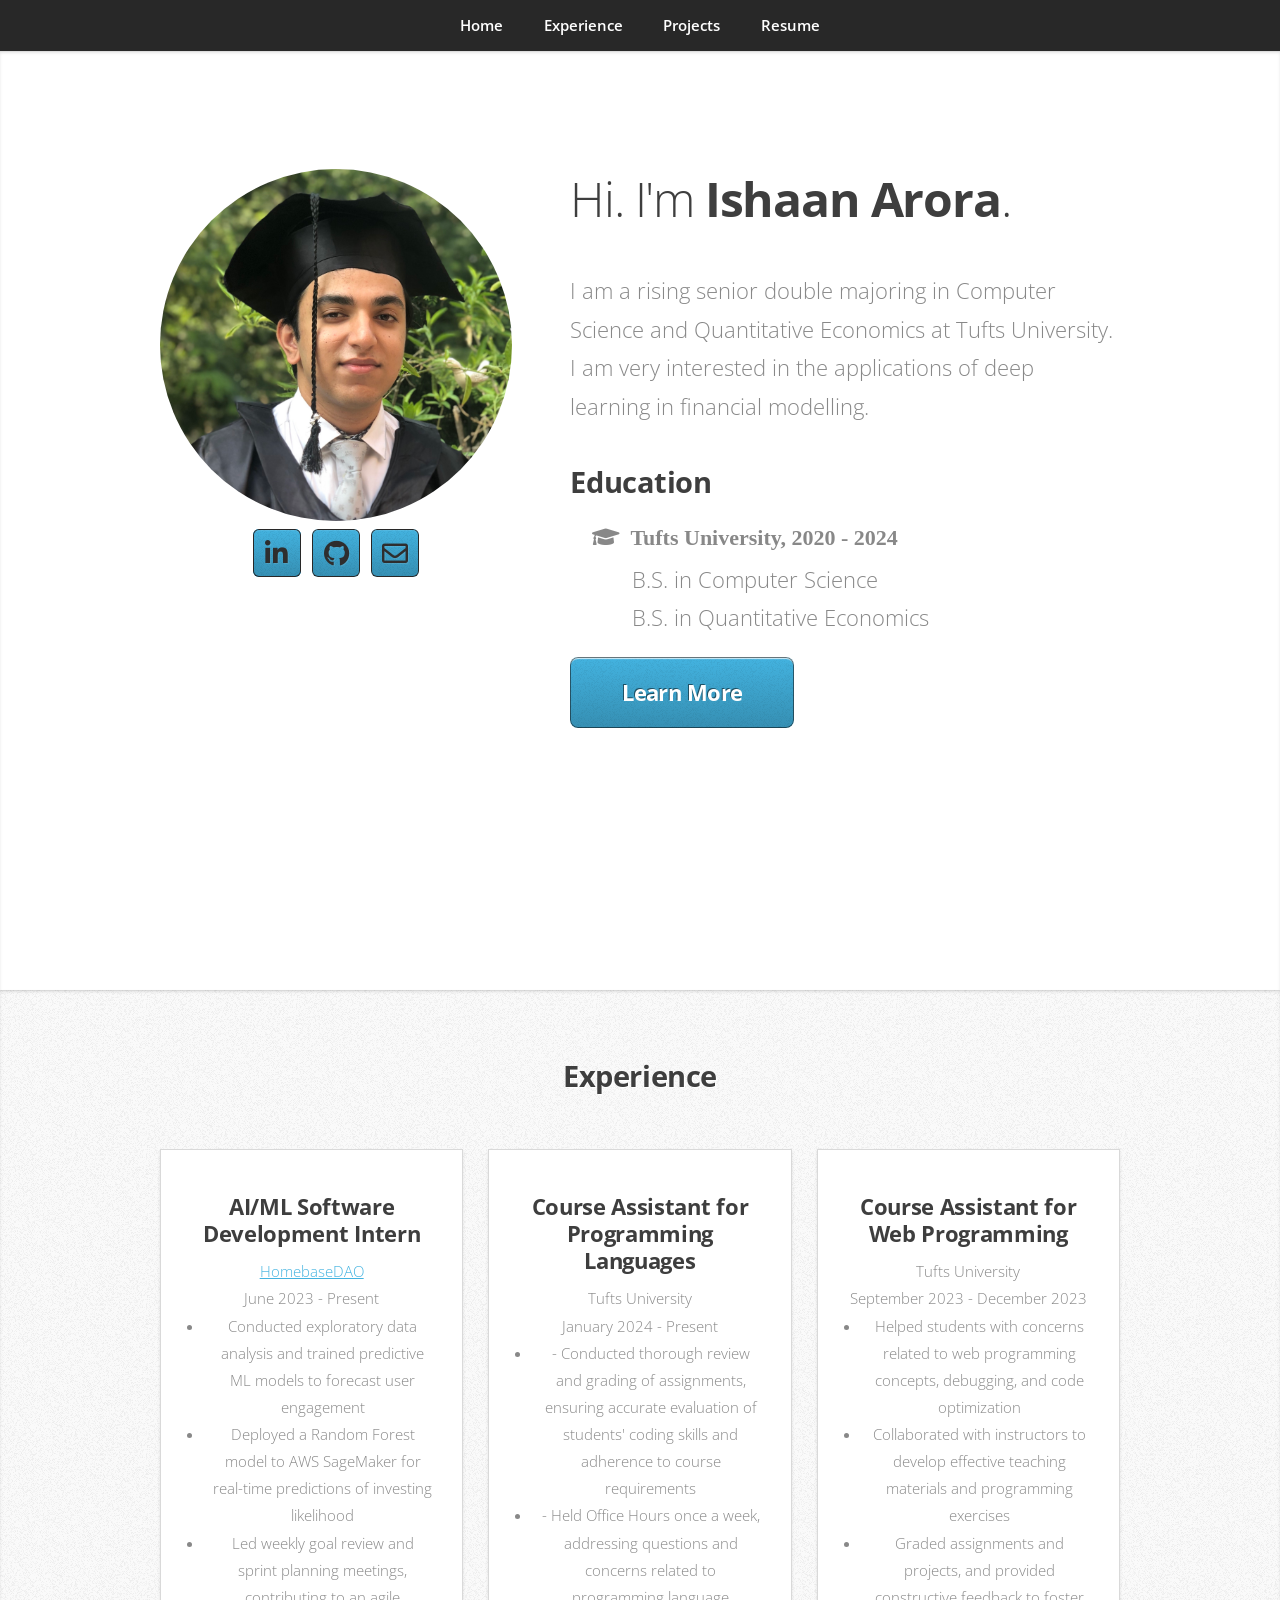
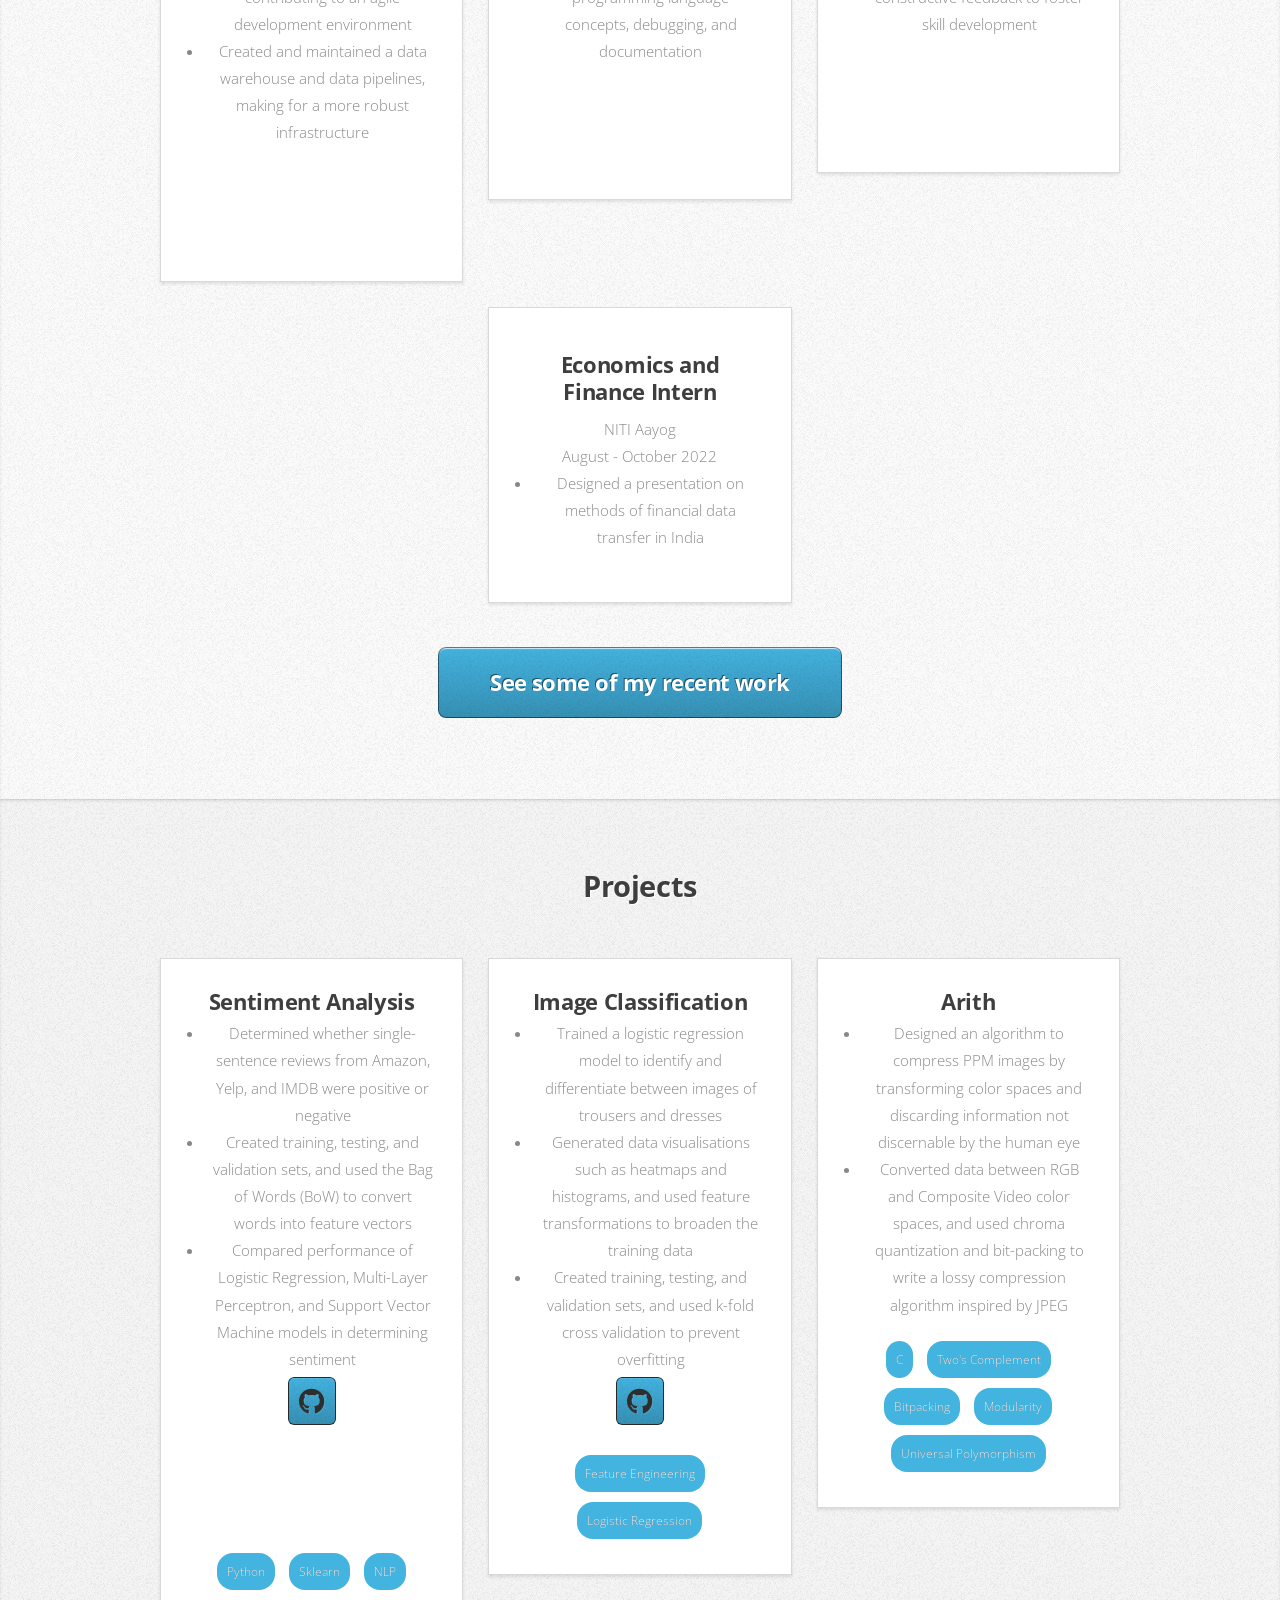
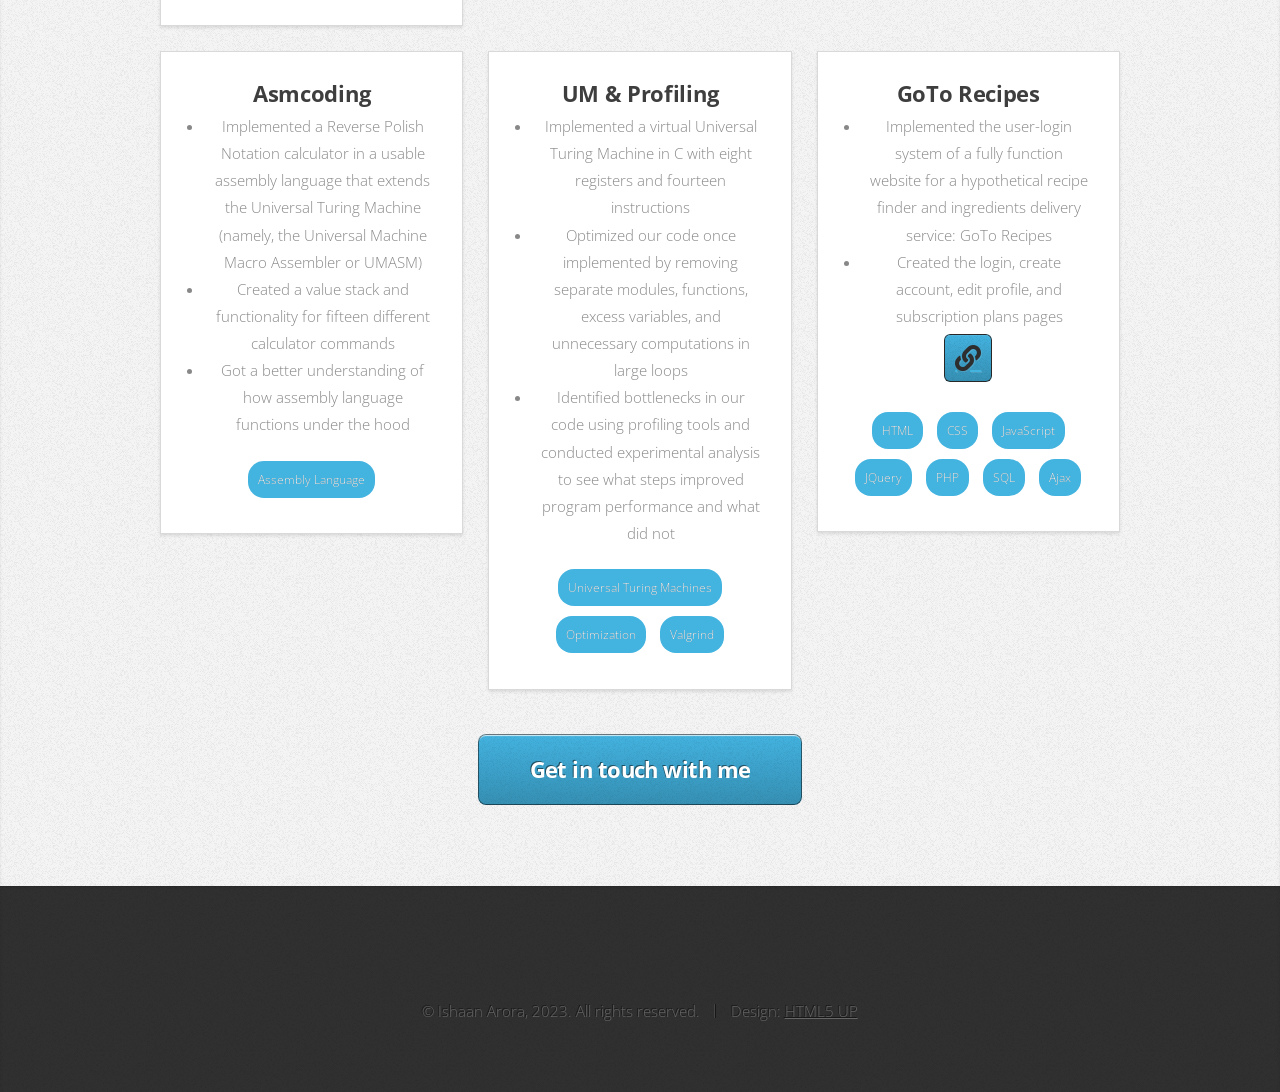
==== index.html @ e5a934e2 "Updated Experience" ====
<!DOCTYPE HTML>

<html lang="en" xml:lang="en" xmlns= "http://www.w3.org/1999/xhtml">
	<head>
		<title>Ishaan Arora</title>

		<meta charset="utf-8" />
		<meta name="viewport" content="width=device-width, initial-scale=1, user-scalable=no" />
		<link rel="stylesheet" href="assets/css/main.css" />
	</head>
	<body class="is-preload">

		<!-- Nav -->
			<nav id="nav">
				<ul class="container">
					<li><a href="#top">Home</a></li>
					<li><a href="#work">Experience</a></li>
					<li><a href="#Projects">Projects</a></li>
					<li><a href="files/Ishaan Arora SWE Resume.pdf" target="_blank">Resume</a></li>
				</ul>
			</nav>

		<!-- Home -->
			<article id="top" class="wrapper style1">
				<div class="container">
					<div class="row">
						<div class="col-4 col-5-large col-12-medium">
							<span class="image fit"><img src="images/pic00.jpg" alt="" /> </span>
							
							<span class="image socials">
								<ul class="social">
									<li><a href="https://www.linkedin.com/in/ishaan-arora-95469122a/" class="icon brands fa-linkedin-in" target="_blank"><span class="label">LinkedIn</span></a></li>
									<li><a href="https://github.com/ishaanarora25" class="icon brands fa-github" target="_blank"><span class="label">Github</span></a></li>
									<li><a href="mailto: ishaan.arora@tufts.edu" class="icon fas fa-envelope fa-2x"><span class="label">Mail</span></a></li>
								</ul>
							</span>
						</div>
						<div class="col-8 col-7-large col-12-medium">
							<header>
								<h1>Hi. I'm <strong>Ishaan Arora</strong>.</h1>
							</header>
							<p>I am a rising senior double majoring in Computer Science and Quantitative Economics at Tufts University. I am very interested in the applications of deep learning in financial modelling. </p>							

							<h2>Education</h2>
							<ul class="educ">
								<li class="educ1">
									<p class="fas fa-graduation-cap">Tufts University, 2020 - 2024</p>
									<div class="educ-description">
										<p class="course">B.S. in Computer Science</p>
										<p class="course">B.S. in Quantitative Economics</p>
									</div>
								</li>
							</ul>

							<a href="#work" class="button large scrolly">Learn More</a>
						</div>
					</div>
				</div>
			</article>

		<!-- Work -->
			<article id="work" class="wrapper style2">
				<div class="container">
					<header>
						<h2>Experience</h2>
					</header>
					<div class="row aln-center">
						<div class="col-4 col-6-medium col-12-small">
							<section class="box style1">
								<h3>AI/ML Software Development Intern</h3>
								<a href="https://www.homebasedao.io/"><p class="workplace">HomebaseDAO</p> </a>
								<p class="timing">June 2023 - Present</p>
								<ul class="workdone">
									<li> Conducted exploratory data analysis and trained predictive ML models to forecast user engagement </li>
									<li> Deployed a Random Forest model to AWS SageMaker for real-time predictions of investing likelihood </li>
									<li> Led weekly goal review and sprint planning meetings, contributing to an agile development environment </li>
									<li> Created and maintained a data warehouse and data pipelines, making for a more robust infrastructure </li>
								</ul>
								<p>&nbsp</p>
								<p>&nbsp</p>
							</section>
						</div>
						<div class="col-4 col-6-medium col-12-small">
							<section class="box style1">
								<h3>Course Assistant for Programming Languages</h3>
								<p class="workplace">Tufts University</p>
								<p class="timing">January 2024 - Present</p>
								<ul class="workdone">
									<li> - Conducted thorough review and grading of assignments, ensuring accurate evaluation of students' coding skills and adherence to course requirements</li>
									<li> - Held Office Hours once a week, addressing questions and concerns related to programming language concepts, debugging, and documentation </li>
								</ul>
								<p>&nbsp</p>
								<p>&nbsp</p>
							</section>
						</div>
						<div class="col-4 col-6-medium col-12-small">
							<section class="box style1">
								<h3>Course Assistant for Web Programming</h3>
								<p class="workplace">Tufts University</p>
								<p class="timing">September 2023 - December 2023</p>
								<ul class="workdone">
									<li> Helped students with concerns related to web programming concepts, debugging, and code optimization </li>
									<li> Collaborated with instructors to develop effective teaching materials and programming exercises </li>
									<li> Graded assignments and projects, and provided constructive feedback to foster skill development </li>
								</ul>
								<p>&nbsp</p>
								<p>&nbsp</p>
							</section>
						</div>
						<div class="col-4 col-6-medium col-12-small">
							<section class="box style1">
								<h3>Economics and Finance Intern</h3>
								<p class="workplace">NITI Aayog</p>
								<p class="timing">August - October 2022</p>
								<ul class="workdone">
									<li>Designed a presentation on methods of financial data transfer in India</li>
								</ul>
							</section>
						</div>
					</div>
					<footer>
						<a href="#Projects" class="button large scrolly">See some of my recent work</a>
					</footer>
				</div>
			</article>

		<!-- Projects -->
			<article id="Projects" class="wrapper style3">
				<div class="container">
					<header>
						<h2>Projects</h2>
					</header>
					<div class="row">
						<div class="col-4 col-6-medium col-12-small">
							<article class="box style2">
								<h3>Sentiment Analysis</h3>
								<ul>
									<li>Determined whether single-sentence reviews from Amazon, Yelp, and IMDB were positive or negative</li>
									<li>Created training, testing, and validation sets, and used the Bag of Words (BoW) to convert words into feature vectors</li>
									<li>Compared performance of Logistic Regression, Multi-Layer Perceptron, and Support Vector Machine models in determining sentiment</li>
								</ul>
								<ul class="social">
									<li><a href="https://github.com/ishaanarora25/review-sentiment" class="icon brands fa-github" target="_blank"><span class="label">Github</span></a></li>
								</ul>
								<p>&nbsp</p>
								<p>&nbsp</p>
								<div class="box-footer">
									<span class="skills">Python</span>
									<span class="skills">Sklearn</span>
									<span class="skills">NLP</span>
								</div>
							</article>
						</div>
						<div class="col-4 col-6-medium col-12-small">
							<article class="box style2">
								<h3>Image Classification</h3>
								<ul>
									<li>Trained a logistic regression model to identify and differentiate between images of trousers and dresses </li>
									<li>Generated data visualisations such as heatmaps and histograms, and used feature transformations to broaden the training data</li>
									<li>Created training, testing, and validation sets, and used k-fold cross validation to prevent overfitting</li>
								</ul>
								<ul class="social">
									<li><a href="https://github.com/ishaanarora25/trousers-vs-dresses" class="icon brands fa-github" target="_blank"><span class="label">Github</span></a></li>
								</ul>
								<div class="box-footer">
									<span class="skills">Feature Engineering</span>
									<span class="skills">Logistic Regression</span>
								</div>
							</article>
						</div>
						<div class="col-4 col-6-medium col-12-small">
							<article class="box style2">
								<h3>Arith</h3>
								<ul>
									<li>Designed an algorithm to compress PPM images by transforming color spaces and discarding information not discernable by the human eye</li>
									<li>Converted data between RGB and Composite Video color spaces, and used chroma quantization and bit-packing to write a lossy compression algorithm inspired by JPEG </li>
								</ul>
								<div class="box-footer">
									<span class="skills">C</span>
									<span class="skills">Two's Complement</span>
									<span class="skills">Bitpacking</span>
									<span class="skills">Modularity</span>
									<span class="skills">Universal Polymorphism</span>
								</div>
							</article>
						</div>
						<div class="col-4 col-6-medium col-12-small">
							<article class="box style2">
								<h3>Asmcoding</h3>
								<ul>
									<li>Implemented a Reverse Polish Notation calculator in a usable assembly language that extends the Universal Turing Machine (namely, the Universal Machine Macro Assembler or UMASM)</li>
									<li>Created a value stack and functionality for fifteen different calculator commands</li>
									<li>Got a better understanding of how assembly language functions under the hood</li>
								</ul>
								<div class="box-footer">
									<span class="skills">Assembly Language</span>
								</div>
							</article>
						</div>
						<div class="col-4 col-6-medium col-12-small">
							<article class="box style2">
								<h3>UM & Profiling</h3>
								<ul>
									<li>Implemented a virtual Universal Turing Machine in C with eight registers and fourteen instructions</li>
									<li>Optimized our code once implemented by removing separate modules, functions, excess variables, and unnecessary computations in large loops </li>
									<li>Identified bottlenecks in our code using profiling tools and conducted experimental analysis to see what steps improved program performance and what did not</li>
								</ul>
								<div class="box-footer">
									<span class="skills">Universal Turing Machines</span>
									<span class="skills">Optimization</span>
									<span class="skills">Valgrind</span>
								</div>
							</article>
						</div>
						<div class="col-4 col-6-medium col-12-small">
							<article class="box style2">
								<h3>GoTo Recipes</h3>
								<ul>
									<li>Implemented the user-login system of a fully function website for a hypothetical recipe finder and ingredients delivery service: GoTo Recipes</li>
									<li>Created the login, create account, edit profile, and subscription plans pages</li>
								</ul>
								<ul class="social">
									<li><a href="https://graces26.sg-host.com/final/home.php" class="fas fa-link" target="_blank"></a></li>
								</ul>
								<div class="box-footer">
									<span class="skills">HTML</span>
									<span class="skills">CSS</span>
									<span class="skills">JavaScript</span>
									<span class="skills">JQuery</span>
									<span class="skills">PHP</span>
									<span class="skills">SQL</span>
									<span class="skills">Ajax</span>
								</div>
							</article>
						</div>
					</div>
					<footer>
						<a href="#top" class="button large scrolly">Get in touch with me</a>
					</footer>
				</div>
			</article>

		<!-- Copyright -->
			<article class="wrapper style4">
					<footer>
						<ul id="copyright">
							<li>&copy; Ishaan Arora, 2023. All rights reserved.</li><li>Design: <a href="http://html5up.net" target="_blank">HTML5 UP</a></li>
						</ul>
					</footer>
			</article>

		<!-- Scripts -->
			<script src="assets/js/jquery.min.js"></script>
			<script src="assets/js/jquery.scrolly.min.js"></script>
			<script src="assets/js/browser.min.js"></script>
			<script src="assets/js/breakpoints.min.js"></script>
			<script src="assets/js/util.js"></script>
			<script src="assets/js/main.js"></script>

	</body>
</html>
---- assets/css/main.css ----
@import url("https://fonts.googleapis.com/css?family=Open+Sans:300,300italic,600,600italic,700");
@import url("fontawesome-all.min.css");

/*
	Miniport by HTML5 UP
	html5up.net | @ajlkn
	Free for personal and commercial use under the CCA 3.0 license (html5up.net/license)
*/

html, body, div, span, applet, object,
iframe, h1, h2, h3, h4, h5, h6, p, blockquote,
pre, a, abbr, acronym, address, big, cite,
code, del, dfn, em, img, ins, kbd, q, s, samp,
small, strike, strong, sub, sup, tt, var, b,
u, i, center, dl, dt, dd, ol, ul, li, fieldset,
form, label, legend, table, caption, tbody,
tfoot, thead, tr, th, td, article, aside,
canvas, details, embed, figure, figcaption,
footer, header, hgroup, menu, nav, output, ruby,
section, summary, time, mark, audio, video {
	margin: 0;
	padding: 0;
	border: 0;
	font-size: 100%;
	font: inherit;
	vertical-align: baseline;}

article, aside, details, figcaption, figure,
footer, header, hgroup, menu, nav, section {
	display: block;}

body {
	line-height: 1;
}

ol, ul {
	list-style: none;
}

blockquote, q {
	quotes: none;
}

	blockquote:before, blockquote:after, q:before, q:after {
		content: '';
		content: none;
	}

table {
	border-collapse: collapse;
	border-spacing: 0;
}

body {
	-webkit-text-size-adjust: none;
}

mark {
	background-color: transparent;
	color: inherit;
}

input::-moz-focus-inner {
	border: 0;
	padding: 0;
}

input, select, textarea {
	-moz-appearance: none;
	-webkit-appearance: none;
	-ms-appearance: none;
	appearance: none;
}

/* Basic */

	html {
		box-sizing: border-box;
	}

	*, *:before, *:after {
		box-sizing: inherit;
	}

	body {
		padding-top: 3.5em;
	}

		body.is-preload *, body.is-preload *:before, body.is-preload *:after {
			-moz-animation: none !important;
			-webkit-animation: none !important;
			-ms-animation: none !important;
			animation: none !important;
			-moz-transition: none !important;
			-webkit-transition: none !important;
			-ms-transition: none !important;
			transition: none !important;
		}

	body, input, textarea, select {
		font-family: 'Open Sans', sans-serif;
		line-height: 1.85em;
		color: #888;
		font-weight: 300;
		font-size: 13pt;
	}

	a {
		-moz-transition: color .2s ease-in-out;
		-webkit-transition: color .2s ease-in-out;
		-ms-transition: color .2s ease-in-out;
		transition: color .2s ease-in-out;
		color: #43B3E0;
		text-decoration: underline;
	}

		a:hover {
			color: #43bff0 !important;
		}

		a img {
			border: 0;
		}

	b, strong {
		font-weight: 600;
		color: #3e3e3e;
	}

	i, em {
		font-style: italic;
	}

	sub {
		position: relative;
		top: 0.5em;
		font-size: 0.8em;
	}

	sup {
		position: relative;
		top: -0.5em;
		font-size: 0.8em;
	}

	blockquote {
		border-left: solid 0.75em #eee;
		padding: 1em 0 1em 1.5em;
		font-style: italic;
	}

	h1, h2, h3, h4, h5, h6 {
		color: #3e3e3e;
		margin: 0 0 0.75em 0;
	}

	h1 a, h2 a, h3 a, h4 a, h5 a, h6 a {
		text-decoration: none;
		color: inherit;
	}

	h2, h3, h4, h5, h6 {
		font-weight: 700;
	}

	h1 {
		font-size: 3.25em;
		letter-spacing: -0.025em;
		font-weight: 300;
	}

		h1 strong {
			font-weight: 700;
		}

	h2 {
		font-size: 2em;
		letter-spacing: -0.015em;
	}

	h3 {
		font-size: 1.5em;
		letter-spacing: -0.015em;
	}

	em, i {
		font-style: italic;
	}

	br.clear {
		clear: both;
	}

	hr {
		border: 0;
		border-top: solid 1px #444;
		border-top-color: rgba(0, 0, 0, 0.35);
		box-shadow: 0px 1px 0px 0px rgba(255, 255, 255, 0.1);
		height: 1px;
		margin: 3em 0;
	}

	p, ul, ol, dl, table {
		margin-bottom: 2em;
	}

	header {
		margin: 0 0 3em 0;
	}

		header > p {
			font-size: 1.25em;
			margin: 0;
		}

	footer {
		margin: 3em 0 0 0;
	}

		footer > p {
			font-size: 1.25em;
		}

/* Container */

	.container {
		margin: 0 auto;
		max-width: calc(100% - 50px);
		width: 1200px;
	}

		.container.medium {
			width: 900px;
		}

		@media screen and (max-width: 1680px) {

			.container {
				width: 1200px;
			}

				.container.medium {
					width: 900px;
				}

		}

		@media screen and (max-width: 1280px) {

			.container {
				width: 960px;
			}

				.container.medium {
					width: 720px;
				}

		}

		@media screen and (max-width: 980px) {

			.container {
				width: 100%;
			}

				.container.medium {
					width: 75%;
				}

		}

		@media screen and (max-width: 736px) {

			.container {
				width: 100%;
				max-width: calc(100% - 30px);
			}

				.container.medium {
					width: 100%;
				}

		}

/* Row */

	.row {
		display: flex;
		flex-wrap: wrap;
		box-sizing: border-box;
		align-items: stretch;
	}

		.row > * {
			box-sizing: border-box;
		}

		.row.gtr-uniform > * > :last-child {
			margin-bottom: 0;
		}

		.row.aln-left {
			justify-content: flex-start;
		}

		.row.aln-center {
			justify-content: center;
		}

		.row.aln-right {
			justify-content: flex-end;
		}

		.row.aln-top {
			align-items: flex-start;
		}

		.row.aln-middle {
			align-items: center;
		}

		.row.aln-bottom {
			align-items: flex-end;
		}

		.row > .imp {
			order: -1;
		}

		.row > .col-1 {
			width: 8.33333%;
		}

		.row > .off-1 {
			margin-left: 8.33333%;
		}

		.row > .col-2 {
			width: 16.66667%;
		}

		.row > .off-2 {
			margin-left: 16.66667%;
		}

		.row > .col-3 {
			width: 25%;
		}

		.row > .off-3 {
			margin-left: 25%;
		}

		.row > .col-4 {
			width: 33.33333%;
		}

		.row > .off-4 {
			margin-left: 33.33333%;
		}

		.row > .col-5 {
			width: 41.66667%;
		}

		.row > .off-5 {
			margin-left: 41.66667%;
		}

		.row > .col-6 {
			width: 50%;
		}

		.row > .off-6 {
			margin-left: 50%;
		}

		.row > .col-7 {
			width: 58.33333%;
		}

		.row > .off-7 {
			margin-left: 58.33333%;
		}

		.row > .col-8 {
			width: 66.66667%;
		}

		.row > .off-8 {
			margin-left: 66.66667%;
		}

		.row > .col-9 {
			width: 75%;
		}

		.row > .off-9 {
			margin-left: 75%;
		}

		.row > .col-10 {
			width: 83.33333%;
		}

		.row > .off-10 {
			margin-left: 83.33333%;
		}

		.row > .col-11 {
			width: 91.66667%;
		}

		.row > .off-11 {
			margin-left: 91.66667%;
		}

		.row > .col-12 {
			margin: auto;
			width: 100%;
		}

		.row > .off-12 {
			margin-left: 100%;
		}

		.row.gtr-0 {
			margin-top: 0px;
			margin-left: 0px;
		}

			.row.gtr-0 > * {
				padding: 0px 0 0 0px;
			}

			.row.gtr-0.gtr-uniform {
				margin-top: 0px;
			}

				.row.gtr-0.gtr-uniform > * {
					padding-top: 0px;
				}

		.row.gtr-25 {
			margin-top: -6.25px;
			margin-left: -6.25px;
		}

			.row.gtr-25 > * {
				padding: 6.25px 0 0 6.25px;
			}

			.row.gtr-25.gtr-uniform {
				margin-top: -6.25px;
			}

				.row.gtr-25.gtr-uniform > * {
					padding-top: 6.25px;
				}

		.row.gtr-50 {
			margin-top: -12.5px;
			margin-left: -12.5px;
		}

			.row.gtr-50 > * {
				padding: 12.5px 0 0 12.5px;
			}

			.row.gtr-50.gtr-uniform {
				margin-top: -12.5px;
			}

				.row.gtr-50.gtr-uniform > * {
					padding-top: 12.5px;
				}

		.row {
			margin-top: -25px;
			margin-left: -25px;
		}

			.row > * {
				padding: 25px 0 0 25px;
			}

			.row.gtr-uniform {
				margin-top: -25px;
			}

				.row.gtr-uniform > * {
					padding-top: 25px;
				}

		.row.gtr-150 {
			margin-top: -37.5px;
			margin-left: -37.5px;
		}

			.row.gtr-150 > * {
				padding: 37.5px 0 0 37.5px;
			}

			.row.gtr-150.gtr-uniform {
				margin-top: -37.5px;
			}

				.row.gtr-150.gtr-uniform > * {
					padding-top: 37.5px;
				}

		.row.gtr-200 {
			margin-top: -50px;
			margin-left: -50px;
		}

			.row.gtr-200 > * {
				padding: 50px 0 0 50px;
			}

			.row.gtr-200.gtr-uniform {
				margin-top: -50px;
			}

				.row.gtr-200.gtr-uniform > * {
					padding-top: 50px;
				}

		@media screen and (max-width: 1680px) {

			.row {
				display: flex;
				flex-wrap: wrap;
				box-sizing: border-box;
				align-items: stretch;
			}

				.row > * {
					box-sizing: border-box;
				}

				.row.gtr-uniform > * > :last-child {
					margin-bottom: 0;
				}

				.row.aln-left {
					justify-content: flex-start;
				}

				.row.aln-center {
					justify-content: center;
				}

				.row.aln-right {
					justify-content: flex-end;
				}

				.row.aln-top {
					align-items: flex-start;
				}

				.row.aln-middle {
					align-items: center;
				}

				.row.aln-bottom {
					align-items: flex-end;
				}

				.row > .imp-xlarge {
					order: -1;
				}

				.row > .col-1-xlarge {
					width: 8.33333%;
				}

				.row > .off-1-xlarge {
					margin-left: 8.33333%;
				}

				.row > .col-2-xlarge {
					width: 16.66667%;
				}

				.row > .off-2-xlarge {
					margin-left: 16.66667%;
				}

				.row > .col-3-xlarge {
					width: 25%;
				}

				.row > .off-3-xlarge {
					margin-left: 25%;
				}

				.row > .col-4-xlarge {
					width: 33.33333%;
				}

				.row > .off-4-xlarge {
					margin-left: 33.33333%;
				}

				.row > .col-5-xlarge {
					width: 41.66667%;
				}

				.row > .off-5-xlarge {
					margin-left: 41.66667%;
				}

				.row > .col-6-xlarge {
					width: 50%;
				}

				.row > .off-6-xlarge {
					margin-left: 50%;
				}

				.row > .col-7-xlarge {
					width: 58.33333%;
				}

				.row > .off-7-xlarge {
					margin-left: 58.33333%;
				}

				.row > .col-8-xlarge {
					width: 66.66667%;
				}

				.row > .off-8-xlarge {
					margin-left: 66.66667%;
				}

				.row > .col-9-xlarge {
					width: 75%;
				}

				.row > .off-9-xlarge {
					margin-left: 75%;
				}

				.row > .col-10-xlarge {
					width: 83.33333%;
				}

				.row > .off-10-xlarge {
					margin-left: 83.33333%;
				}

				.row > .col-11-xlarge {
					width: 91.66667%;
				}

				.row > .off-11-xlarge {
					margin-left: 91.66667%;
				}

				.row > .col-12-xlarge {
					width: 100%;
				}

				.row > .off-12-xlarge {
					margin-left: 100%;
				}

				.row.gtr-0 {
					margin-top: 0px;
					margin-left: 0px;
				}

					.row.gtr-0 > * {
						padding: 0px 0 0 0px;
					}

					.row.gtr-0.gtr-uniform {
						margin-top: 0px;
					}

						.row.gtr-0.gtr-uniform > * {
							padding-top: 0px;
						}

				.row.gtr-25 {
					margin-top: -6.25px;
					margin-left: -6.25px;
				}

					.row.gtr-25 > * {
						padding: 6.25px 0 0 6.25px;
					}

					.row.gtr-25.gtr-uniform {
						margin-top: -6.25px;
					}

						.row.gtr-25.gtr-uniform > * {
							padding-top: 6.25px;
						}

				.row.gtr-50 {
					margin-top: -12.5px;
					margin-left: -12.5px;
				}

					.row.gtr-50 > * {
						padding: 12.5px 0 0 12.5px;
					}

					.row.gtr-50.gtr-uniform {
						margin-top: -12.5px;
					}

						.row.gtr-50.gtr-uniform > * {
							padding-top: 12.5px;
						}

				.row {
					margin-top: -25px;
					margin-left: -25px;
				}

					.row > * {
						padding: 25px 0 0 25px;
					}

					.row.gtr-uniform {
						margin-top: -25px;
					}

						.row.gtr-uniform > * {
							padding-top: 25px;
						}

				.row.gtr-150 {
					margin-top: -37.5px;
					margin-left: -37.5px;
				}

					.row.gtr-150 > * {
						padding: 37.5px 0 0 37.5px;
					}

					.row.gtr-150.gtr-uniform {
						margin-top: -37.5px;
					}

						.row.gtr-150.gtr-uniform > * {
							padding-top: 37.5px;
						}

				.row.gtr-200 {
					margin-top: -50px;
					margin-left: -50px;
				}

					.row.gtr-200 > * {
						padding: 50px 0 0 50px;
					}

					.row.gtr-200.gtr-uniform {
						margin-top: -50px;
					}

						.row.gtr-200.gtr-uniform > * {
							padding-top: 50px;
						}

		}

		@media screen and (max-width: 1280px) {

			.row {
				display: flex;
				flex-wrap: wrap;
				box-sizing: border-box;
				align-items: stretch;
			}

				.row > * {
					box-sizing: border-box;
				}

				.row.gtr-uniform > * > :last-child {
					margin-bottom: 0;
				}

				.row.aln-left {
					justify-content: flex-start;
				}

				.row.aln-center {
					justify-content: center;
				}

				.row.aln-right {
					justify-content: flex-end;
				}

				.row.aln-top {
					align-items: flex-start;
				}

				.row.aln-middle {
					align-items: center;
				}

				.row.aln-bottom {
					align-items: flex-end;
				}

				.row > .imp-large {
					order: -1;
				}

				.row > .col-1-large {
					width: 8.33333%;
				}

				.row > .off-1-large {
					margin-left: 8.33333%;
				}

				.row > .col-2-large {
					width: 16.66667%;
				}

				.row > .off-2-large {
					margin-left: 16.66667%;
				}

				.row > .col-3-large {
					width: 25%;
				}

				.row > .off-3-large {
					margin-left: 25%;
				}

				.row > .col-4-large {
					width: 33.33333%;
				}

				.row > .off-4-large {
					margin-left: 33.33333%;
				}

				.row > .col-5-large {
					width: 41.66667%;
				}

				.row > .off-5-large {
					margin-left: 41.66667%;
				}

				.row > .col-6-large {
					width: 50%;
				}

				.row > .off-6-large {
					margin-left: 50%;
				}

				.row > .col-7-large {
					width: 58.33333%;
				}

				.row > .off-7-large {
					margin-left: 58.33333%;
				}

				.row > .col-8-large {
					width: 66.66667%;
				}

				.row > .off-8-large {
					margin-left: 66.66667%;
				}

				.row > .col-9-large {
					width: 75%;
				}

				.row > .off-9-large {
					margin-left: 75%;
				}

				.row > .col-10-large {
					width: 83.33333%;
				}

				.row > .off-10-large {
					margin-left: 83.33333%;
				}

				.row > .col-11-large {
					width: 91.66667%;
				}

				.row > .off-11-large {
					margin-left: 91.66667%;
				}

				.row > .col-12-large {
					width: 100%;
				}

				.row > .off-12-large {
					margin-left: 100%;
				}

				.row.gtr-0 {
					margin-top: 0px;
					margin-left: 0px;
				}

					.row.gtr-0 > * {
						padding: 0px 0 0 0px;
					}

					.row.gtr-0.gtr-uniform {
						margin-top: 0px;
					}

						.row.gtr-0.gtr-uniform > * {
							padding-top: 0px;
						}

				.row.gtr-25 {
					margin-top: -6.25px;
					margin-left: -6.25px;
				}

					.row.gtr-25 > * {
						padding: 6.25px 0 0 6.25px;
					}

					.row.gtr-25.gtr-uniform {
						margin-top: -6.25px;
					}

						.row.gtr-25.gtr-uniform > * {
							padding-top: 6.25px;
						}

				.row.gtr-50 {
					margin-top: -12.5px;
					margin-left: -12.5px;
				}

					.row.gtr-50 > * {
						padding: 12.5px 0 0 12.5px;
					}

					.row.gtr-50.gtr-uniform {
						margin-top: -12.5px;
					}

						.row.gtr-50.gtr-uniform > * {
							padding-top: 12.5px;
						}

				.row {
					margin-top: -25px;
					margin-left: -25px;
				}

					.row > * {
						padding: 25px 0 0 25px;
					}

					.row.gtr-uniform {
						margin-top: -25px;
					}

						.row.gtr-uniform > * {
							padding-top: 25px;
						}

				.row.gtr-150 {
					margin-top: -37.5px;
					margin-left: -37.5px;
				}

					.row.gtr-150 > * {
						padding: 37.5px 0 0 37.5px;
					}

					.row.gtr-150.gtr-uniform {
						margin-top: -37.5px;
					}

						.row.gtr-150.gtr-uniform > * {
							padding-top: 37.5px;
						}

				.row.gtr-200 {
					margin-top: -50px;
					margin-left: -50px;
				}

					.row.gtr-200 > * {
						padding: 50px 0 0 50px;
					}

					.row.gtr-200.gtr-uniform {
						margin-top: -50px;
					}

						.row.gtr-200.gtr-uniform > * {
							padding-top: 50px;
						}

		}

		@media screen and (max-width: 980px) {

			.row {
				display: flex;
				flex-wrap: wrap;
				box-sizing: border-box;
				align-items: stretch;
			}

				.row > * {
					box-sizing: border-box;
				}

				.row.gtr-uniform > * > :last-child {
					margin-bottom: 0;
				}

				.row.aln-left {
					justify-content: flex-start;
				}

				.row.aln-center {
					justify-content: center;
				}

				.row.aln-right {
					justify-content: flex-end;
				}

				.row.aln-top {
					align-items: flex-start;
				}

				.row.aln-middle {
					align-items: center;
				}

				.row.aln-bottom {
					align-items: flex-end;
				}

				.row > .imp-medium {
					order: -1;
				}

				.row > .col-1-medium {
					width: 8.33333%;
				}

				.row > .off-1-medium {
					margin-left: 8.33333%;
				}

				.row > .col-2-medium {
					width: 16.66667%;
				}

				.row > .off-2-medium {
					margin-left: 16.66667%;
				}

				.row > .col-3-medium {
					width: 25%;
				}

				.row > .off-3-medium {
					margin-left: 25%;
				}

				.row > .col-4-medium {
					width: 33.33333%;
				}

				.row > .off-4-medium {
					margin-left: 33.33333%;
				}

				.row > .col-5-medium {
					width: 41.66667%;
				}

				.row > .off-5-medium {
					margin-left: 41.66667%;
				}

				.row > .col-6-medium {
					width: 50%;
				}

				.row > .off-6-medium {
					margin-left: 50%;
				}

				.row > .col-7-medium {
					width: 58.33333%;
				}

				.row > .off-7-medium {
					margin-left: 58.33333%;
				}

				.row > .col-8-medium {
					width: 66.66667%;
				}

				.row > .off-8-medium {
					margin-left: 66.66667%;
				}

				.row > .col-9-medium {
					width: 75%;
				}

				.row > .off-9-medium {
					margin-left: 75%;
				}

				.row > .col-10-medium {
					width: 83.33333%;
				}

				.row > .off-10-medium {
					margin-left: 83.33333%;
				}

				.row > .col-11-medium {
					width: 91.66667%;
				}

				.row > .off-11-medium {
					margin-left: 91.66667%;
				}

				.row > .col-12-medium {
					width: 100%;
				}

				.row > .off-12-medium {
					margin-left: 100%;
				}

				.row.gtr-0 {
					margin-top: 0px;
					margin-left: 0px;
				}

					.row.gtr-0 > * {
						padding: 0px 0 0 0px;
					}

					.row.gtr-0.gtr-uniform {
						margin-top: 0px;
					}

						.row.gtr-0.gtr-uniform > * {
							padding-top: 0px;
						}

				.row.gtr-25 {
					margin-top: -6.25px;
					margin-left: -6.25px;
				}

					.row.gtr-25 > * {
						padding: 6.25px 0 0 6.25px;
					}

					.row.gtr-25.gtr-uniform {
						margin-top: -6.25px;
					}

						.row.gtr-25.gtr-uniform > * {
							padding-top: 6.25px;
						}

				.row.gtr-50 {
					margin-top: -12.5px;
					margin-left: -12.5px;
				}

					.row.gtr-50 > * {
						padding: 12.5px 0 0 12.5px;
					}

					.row.gtr-50.gtr-uniform {
						margin-top: -12.5px;
					}

						.row.gtr-50.gtr-uniform > * {
							padding-top: 12.5px;
						}

				.row {
					margin-top: -25px;
					margin-left: -25px;
				}

					.row > * {
						padding: 25px 0 0 25px;
					}

					.row.gtr-uniform {
						margin-top: -25px;
					}

						.row.gtr-uniform > * {
							padding-top: 25px;
						}

				.row.gtr-150 {
					margin-top: -37.5px;
					margin-left: -37.5px;
				}

					.row.gtr-150 > * {
						padding: 37.5px 0 0 37.5px;
					}

					.row.gtr-150.gtr-uniform {
						margin-top: -37.5px;
					}

						.row.gtr-150.gtr-uniform > * {
							padding-top: 37.5px;
						}

				.row.gtr-200 {
					margin-top: -50px;
					margin-left: -50px;
				}

					.row.gtr-200 > * {
						padding: 50px 0 0 50px;
					}

					.row.gtr-200.gtr-uniform {
						margin-top: -50px;
					}

						.row.gtr-200.gtr-uniform > * {
							padding-top: 50px;
						}

		}

		@media screen and (max-width: 736px) {

			.row {
				display: flex;
				flex-wrap: wrap;
				box-sizing: border-box;
				align-items: stretch;
			}

				.row > * {
					box-sizing: border-box;
				}

				.row.gtr-uniform > * > :last-child {
					margin-bottom: 0;
				}

				.row.aln-left {
					justify-content: flex-start;
				}

				.row.aln-center {
					justify-content: center;
				}

				.row.aln-right {
					justify-content: flex-end;
				}

				.row.aln-top {
					align-items: flex-start;
				}

				.row.aln-middle {
					align-items: center;
				}

				.row.aln-bottom {
					align-items: flex-end;
				}

				.row > .imp-small {
					order: -1;
				}

				.row > .col-1-small {
					width: 8.33333%;
				}

				.row > .off-1-small {
					margin-left: 8.33333%;
				}

				.row > .col-2-small {
					width: 16.66667%;
				}

				.row > .off-2-small {
					margin-left: 16.66667%;
				}

				.row > .col-3-small {
					width: 25%;
				}

				.row > .off-3-small {
					margin-left: 25%;
				}

				.row > .col-4-small {
					width: 33.33333%;
				}

				.row > .off-4-small {
					margin-left: 33.33333%;
				}

				.row > .col-5-small {
					width: 41.66667%;
				}

				.row > .off-5-small {
					margin-left: 41.66667%;
				}

				.row > .col-6-small {
					width: 50%;
				}

				.row > .off-6-small {
					margin-left: 50%;
				}

				.row > .col-7-small {
					width: 58.33333%;
				}

				.row > .off-7-small {
					margin-left: 58.33333%;
				}

				.row > .col-8-small {
					width: 66.66667%;
				}

				.row > .off-8-small {
					margin-left: 66.66667%;
				}

				.row > .col-9-small {
					width: 75%;
				}

				.row > .off-9-small {
					margin-left: 75%;
				}

				.row > .col-10-small {
					width: 83.33333%;
				}

				.row > .off-10-small {
					margin-left: 83.33333%;
				}

				.row > .col-11-small {
					width: 91.66667%;
				}

				.row > .off-11-small {
					margin-left: 91.66667%;
				}

				.row > .col-12-small {
					width: 100%;
				}

				.row > .off-12-small {
					margin-left: 100%;
				}

				.row.gtr-0 {
					margin-top: 0px;
					margin-left: 0px;
				}

					.row.gtr-0 > * {
						padding: 0px 0 0 0px;
					}

					.row.gtr-0.gtr-uniform {
						margin-top: 0px;
					}

						.row.gtr-0.gtr-uniform > * {
							padding-top: 0px;
						}

				.row.gtr-25 {
					margin-top: -3.75px;
					margin-left: -3.75px;
				}

					.row.gtr-25 > * {
						padding: 3.75px 0 0 3.75px;
					}

					.row.gtr-25.gtr-uniform {
						margin-top: -3.75px;
					}

						.row.gtr-25.gtr-uniform > * {
							padding-top: 3.75px;
						}

				.row.gtr-50 {
					margin-top: -7.5px;
					margin-left: -7.5px;
				}

					.row.gtr-50 > * {
						padding: 7.5px 0 0 7.5px;
					}

					.row.gtr-50.gtr-uniform {
						margin-top: -7.5px;
					}

						.row.gtr-50.gtr-uniform > * {
							padding-top: 7.5px;
						}

				.row {
					margin-top: -15px;
					margin-left: -15px;
				}

					.row > * {
						padding: 15px 0 0 15px;
					}

					.row.gtr-uniform {
						margin-top: -15px;
					}

						.row.gtr-uniform > * {
							padding-top: 15px;
						}

				.row.gtr-150 {
					margin-top: -22.5px;
					margin-left: -22.5px;
				}

					.row.gtr-150 > * {
						padding: 22.5px 0 0 22.5px;
					}

					.row.gtr-150.gtr-uniform {
						margin-top: -22.5px;
					}

						.row.gtr-150.gtr-uniform > * {
							padding-top: 22.5px;
						}

				.row.gtr-200 {
					margin-top: -30px;
					margin-left: -30px;
				}

					.row.gtr-200 > * {
						padding: 30px 0 0 30px;
					}

					.row.gtr-200.gtr-uniform {
						margin-top: -30px;
					}

						.row.gtr-200.gtr-uniform > * {
							padding-top: 30px;
						}

		}

/* Form */

	form label {
		color: #3e3e3e;
		font-weight: 700;
		display: block;
		margin: 0 0 0.5em 0;
	}

	form input[type=text],
	form input[type=email],
	form input[type=password],
	form select,
	form textarea {
		-moz-transition: background .2s ease-in-out, box-shadow .2s ease-in-out;
		-webkit-transition: background .2s ease-in-out, box-shadow .2s ease-in-out;
		-ms-transition: background .2s ease-in-out, box-shadow .2s ease-in-out;
		transition: background .2s ease-in-out, box-shadow .2s ease-in-out;
		-webkit-appearance: none;
		display: block;
		border: 0;
		padding: 0.75em;
		font-size: 1em;
		border-radius: 8px;
		border: solid 1px #ddd;
		background: #fff;
		color: #bbb;
		box-shadow: inset 0px 2px 3px 1px rgba(0, 0, 0, 0.05), 0px 1px 0px 0px rgba(255, 255, 255, 0.025);
		width: 100%;
	}

		form input[type=text]:focus,
		form input[type=email]:focus,
		form input[type=password]:focus,
		form select:focus,
		form textarea:focus {
			background: #fafafa;
			box-shadow: inset 0px 2px 5px 0px rgba(0, 0, 0, 0.05), 0px 1px 0px 0px rgba(255, 255, 255, 0.025), inset 0px 0px 2px 1px #43bff0;
		}

	form textarea {
		height: 15em;
	}

	form .actions:last-child {
		margin-bottom: 0;
	}

	form ::-webkit-input-placeholder {
		color: #555 !important;
	}

	form :-moz-placeholder {
		color: #555 !important;
	}

	form ::-moz-placeholder {
		color: #555 !important;
	}

	form :-ms-input-placeholder {
		color: #555 !important;
	}

	form ::-moz-focus-inner {
		border: 0;
	}

/* Tables */

	table {
		width: 100%;
	}

		table.default {
			width: 100%;
		}

			table.default tr {
				border-top: solid 1px #eee;
			}

				table.default tr:first-child {
					border-top: 0;
				}

			table.default td {
				padding: 0.5em 1em 0.5em 1em;
			}

			table.default th {
				text-align: left;
				padding: 0.5em 1em 0.5em 1em;
				font-weight: 600;
				margin: 0 0 1em 0;
			}

			table.default thead {
				background: #4f4f4f;
				color: #fff;
			}

/* Section/Article */

	section, article {
		margin-bottom: 3em;
	}

	section > :last-child,
	article > :last-child,
	section:last-child,
	article:last-child {
		margin-bottom: 0;
	}

/* Image */

	.image {
		display: inline-block;
		position: relative;
	}

		.image img {
			display: block;
			width: 100%;
		}

		.image.fit {
			display: block;
			width: 100%;
		}
		.image.socials {
			text-align: center;
			padding-top: 5px;
		}

		.image.featured {
			display: block;
			width: 100%;
			margin: 0 0 2em 0;
		}

		.image.left {
			float: left;
			margin: 0 2em 2em 0;
		}

		.image.centered {
			display: block;
			margin: 0 0 2em 0;
		}

			.image.centered img {
				margin: 0 auto;
				width: auto;
			}

/* Button */

	input[type="button"],
	input[type="submit"],
	input[type="reset"],
	button,
	.button {
		background-image: url("images/bg.png"), -moz-linear-gradient(top, rgba(0, 0, 0, 0), rgba(0, 0, 0, 0.2));
		background-image: url("images/bg.png"), -webkit-linear-gradient(top, rgba(0, 0, 0, 0), rgba(0, 0, 0, 0.2));
		background-image: url("images/bg.png"), -ms-linear-gradient(top, rgba(0, 0, 0, 0), rgba(0, 0, 0, 0.2));
		background-image: url("images/bg.png"), linear-gradient(top, rgba(0, 0, 0, 0), rgba(0, 0, 0, 0.2));
		-moz-transition: background-color .2s ease-in-out;
		-webkit-transition: background-color .2s ease-in-out;
		-ms-transition: background-color .2s ease-in-out;
		transition: background-color .2s ease-in-out;
		-webkit-appearance: none;
		position: relative;
		display: inline-block;
		color: #fff !important;
		text-decoration: none;
		font-weight: 700;
		border: 0;
		outline: 0;
		cursor: pointer;
		border-radius: 8px;
		text-shadow: -1px -1px 0.5px rgba(0, 0, 0, 0.5);
		overflow: hidden;
		box-shadow: inset 0px 0px 0px 1px rgba(0, 0, 0, 0.5), inset 0px 2px 1px 0px rgba(255, 255, 255, 0.75);
		background-color: #43B3E0;
		padding: 1em 2.35em 1em 2.35em;
		font-size: 1.1em;
		max-width: 24em;
	}

		input[type="button"]:hover,
		input[type="submit"]:hover,
		input[type="reset"]:hover,
		button:hover,
		.button:hover {
			background-color: #43bff0;
			color: #fff !important;
		}

		input[type="button"]:active,
		input[type="submit"]:active,
		input[type="reset"]:active,
		button:active,
		.button:active {
			background-color: #3BA8D3;
			top: 1px;
		}

		input[type="button"].large,
		input[type="submit"].large,
		input[type="reset"].large,
		button.large,
		.button.large {
			font-size: 1.5em;
			letter-spacing: -0.025em;
		}

		input[type="button"].alt,
		input[type="submit"].alt,
		input[type="reset"].alt,
		button.alt,
		.button.alt {
			background-color: #444;
			box-shadow: inset 0px 0px 0px 1px #242424, inset 0px 2px 1px 0px rgba(255, 255, 255, 0.2);
		}

			input[type="button"].alt:hover,
			input[type="submit"].alt:hover,
			input[type="reset"].alt:hover,
			button.alt:hover,
			.button.alt:hover {
				background-color: #4f4f4f;
				color: #fff !important;
			}

			input[type="button"].alt:active,
			input[type="submit"].alt:active,
			input[type="reset"].alt:active,
			button.alt:active,
			.button.alt:active {
				background-color: #3f3f3f;
			}

/* List */

	ul {
		list-style: disc;
		padding-left: 1em;
		margin: auto;
	}

		ul li {
			padding-left: 0.5em;
		}

	ol {
		list-style: decimal;
		padding-left: 1.25em;
	}

		ol li {
			padding-left: 0.25em;
		}

/* Social */

	ul.social {
		cursor: default;
		margin: 0;
		list-style: none;
		padding-left: 0;
	}

		ul.social li {
			position: relative;
			display: inline-block;
			margin: 0.25em;
			top: 0;
			padding-left: 0;
		}

			ul.social li a {
				-moz-transition: top .2s ease-in-out;
				-webkit-transition: top .2s ease-in-out;
				-ms-transition: top .2s ease-in-out;
				transition: top .2s ease-in-out;
				display: block;
				width: 48px;
				height: 48px;
				border-radius: 6px;
				top: 0;
				position: relative;
			}

				ul.social li a:before {
					background-image: url("images/bg.png"), -moz-linear-gradient(top, rgba(0, 0, 0, 0), rgba(0, 0, 0, 0.2));
					background-image: url("images/bg.png"), -webkit-linear-gradient(top, rgba(0, 0, 0, 0), rgba(0, 0, 0, 0.2));
					background-image: url("images/bg.png"), -ms-linear-gradient(top, rgba(0, 0, 0, 0), rgba(0, 0, 0, 0.2));
					background-image: url("images/bg.png"), linear-gradient(top, rgba(0, 0, 0, 0), rgba(0, 0, 0, 0.2));
					-moz-transition: background-color .2s ease-in-out;
					-webkit-transition: background-color .2s ease-in-out;
					-ms-transition: background-color .2s ease-in-out;
					transition: background-color .2s ease-in-out;
					background-color: #43B3E0;
					border-radius: 6px;
					box-shadow: inset 0px 0px 0px 1px #282828, inset 0px 2px 1px 0px rgba(255, 255, 255, 0.1);
					color: #2E2E2E !important;
					display: block;
					font-size: 26px;
					height: 48px;
					line-height: 48px;
					text-align: center;
					outline: 0;
					overflow: hidden;
					text-shadow: 1px 1px 0px rgba(255, 255, 255, 0.1);
					width: 48px;
				}

				ul.social li a.fa-twitter {
					background-color: #2DAAE4;
				}

				ul.social li a.fa-envelope {
					background-color: #e8e8e8;
				}

				ul.social li a.fa-facebook-f {
					background-color: #3C5A98;
				}

				ul.social li a.fa-dribbble {
					background-color: #C4376B;
				}

				ul.social li a.fa-linkedin-in {
					background-color: #006599;
				}

				ul.social li a.fa-tumblr {
					background-color: #51718A;
				}

				ul.social li a.fa-google-plus {
					background-color: #DA2713;
				}

				ul.social li a.fa-github {
					background-color: #FAFAFA;
				}

				ul.social li a.fa-rss {
					background-color: #F2600B;
				}

				ul.social li a.fa-instagram {
					background-color: #E0D7C8;
				}

				ul.social li a.fa-foursquare {
					background-color: #39A3D4;
				}

				ul.social li a.fa-skype {
					background-color: #10BEF1;
				}

				ul.social li a.fa-soundcloud {
					background-color: #FE5419;
				}

				ul.social li a.fa-youtube {
					background-color: #BF2E25;
				}

				ul.social li a.fa-blogger {
					background-color: #FF6501;
				}

				ul.social li a.fa-flickr {
					background-color: #0062DB;
				}

				ul.social li a.fa-vimeo {
					background-color: #4C8AB0;
				}

				ul.social li a:hover {
					top: -5px;
				}

					ul.social li a:hover:before {
						background-color: transparent;
					}

/* Actions */

	ul.actions {
		list-style: none;
		padding-left: 0;
	}

		ul.actions li {
			display: inline-block;
			margin: 0 0 0 1em;
			padding-left: 0;
		}

			ul.actions li:first-child {
				margin-left: 0;
			}

/* Box */

	.box {
		background: #fff;
		box-shadow: inset 0px 0px 0px 1px rgba(0, 0, 0, 0.15), 0px 2px 3px 0px rgba(0, 0, 0, 0.1);
		text-align: center;
		padding: 2em;
	}

		.box.style1 {
			padding: 3em 2em 3.5em 2em;
		}

			.box.style1 h3 {
				margin-bottom: 0.5em;
			}

		.box.style2 h3 {
			margin-bottom: 0.25em;
		}

		.box.style2 .image {
			position: relative;
			left: 2em;
			top: 2em;
			margin: -4em 0 4em -4em;
			width: auto;
		}

/* Icons */

	.icon {
		text-decoration: none;
		text-decoration: none;
	}

		.icon:before {
			-moz-osx-font-smoothing: grayscale;
			-webkit-font-smoothing: antialiased;
			display: inline-block;
			font-style: normal;
			font-variant: normal;
			text-rendering: auto;
			line-height: 1;
			text-transform: none !important;
			font-family: 'Font Awesome 5 Free';
			font-weight: 400;
		}

		.icon:before {
			font-size: 1.25em;
		}

		.icon > .label {
			display: none;
		}

		.icon.solid:before {
			font-weight: 900;
		}

		.icon.brands:before {
			font-family: 'Font Awesome 5 Brands';
		}

		.icon.featured {
			color: #EA8A95;
			display: block;
			margin: 0 0 1.5em 0;
			cursor: default;
		}

			.icon.featured:before {
				font-size: 6em;
			}

/* Wrappers */

	.wrapper {
		background-image: url("images/bg.png");
		box-shadow: inset 0px 1px 0px 0px rgba(0, 0, 0, 0.05), inset 0px 2px 3px 0px rgba(0, 0, 0, 0.1);
		padding: 8em 0 8em 0;
		text-align: center;
	}

		.wrapper.style1 {
			background-image: none;
			background-color: #fff;
		}

		.wrapper.style2 {
			background-color: #fafafa;
			text-shadow: 1px 1px 0px #fff;
		}

		.wrapper.style3 {
			background-color: #f4f4f4;
			text-shadow: 1px 1px 0px #fff;
		}

		.wrapper.style4 {
			background-color: #303030;
			color: #999;
			text-shadow: -1px -1px 0px #181818;
		}

			.wrapper.style4 h1, .wrapper.style4 h2, .wrapper.style4 h3, .wrapper.style4 h4, .wrapper.style4 h5, .wrapper.style4 h6 {
				color: #fff;
			}

			.wrapper.style4 form input[type=text],
			.wrapper.style4 form input[type=password],
			.wrapper.style4 form select,
			.wrapper.style4 form textarea {
				border: none;
				background: #282828;
			}

				.wrapper.style4 form input[type=text]:focus,
				.wrapper.style4 form input[type=password]:focus,
				.wrapper.style4 form select:focus,
				.wrapper.style4 form textarea:focus {
					background: #252525;
				}

/* Nav */

	#nav {
		background-color: #282828;
		text-align: center;
		position: fixed;
		left: 0;
		top: 0;
		width: 100%;
		z-index: 10000;
		cursor: default;
		height: 3.5em;
		line-height: 3.5em;
	}

		#nav ul {
			margin-bottom: 0;
			list-style: none;
			padding-left: 0;
		}

		#nav li {
			display: inline-block;
			padding-left: 0;
		}

		#nav a {
			-moz-transition: background-color .2s ease-in-out;
			-webkit-transition: background-color .2s ease-in-out;
			-ms-transition: background-color .2s ease-in-out;
			transition: background-color .2s ease-in-out;
			position: relative;
			display: block;
			color: #fff;
			text-decoration: none;
			outline: 0;
			font-weight: 600;
			border-radius: 8px;
			color: #fff;
			height: 2.5em;
			line-height: 2.5em;
			padding: 0 1.25em;
		}

			#nav a:hover {
				color: #fff !important;
				background: #383838;
			}

			#nav a.active {
				background: #484848;
			}

				#nav a.active:before {
					content: '';
					display: block;
					position: absolute;
					bottom: -0.6em;
					left: 50%;
					margin-left: -0.75em;
					border-left: solid 0.75em transparent;
					border-right: solid 0.75em transparent;
					border-top: solid 0.6em #282828;
				}

/* Articles */

	body > article {
		margin-bottom: 0;
	}

	#top {
		padding: 10em 0 10em 0;
		text-align: left;
	}

		#top .image {
			border-radius: 100%;
			width: 20em;
			height: 20em;
			margin: 0;
		}

			#top .image img {
				border-radius: 100%;
			}

		#top h1 {
			margin-top: 0.35em;
		}

		#top p {
			font-size: 1.5em;
			line-height: 1.75em;
		}

			#top p a {
				color: inherit;
			}

	#contact footer {
		font-size: 0.9em;
	}

/* Copyright */

	#copyright {
		color: #666;
		font-size: 1em;
		line-height: 1em;
		list-style: none;
		padding-left: 0;
		margin-bottom: 0;
	}

		#copyright li {
			display: inline-block;
			border-left: solid 1px rgba(0, 0, 0, 0.5);
			box-shadow: -1px 0px 0px 0px rgba(255, 255, 255, 0.1);
			padding: 0 0 0 1em;
			margin: 0 0 0 1em;
		}

			#copyright li:first-child {
				border: 0;
				box-shadow: none;
				padding-left: 0;
				margin-left: 0;
			}

		#copyright a {
			-moz-transition: color .2s ease-in-out;
			-webkit-transition: color .2s ease-in-out;
			-ms-transition: color .2s ease-in-out;
			transition: color .2s ease-in-out;
			color: inherit;
		}

			#copyright a:hover {
				color: #777;
			}

/* Large */

	@media screen and (max-width: 1280px) {

		/* Basic */

			body {
				font-size: 11pt;
			}

			input, textarea, select {
				font-size: 11pt;
			}

			header {
				margin: 0 0 4em 0;
			}

		/* Wrappers */

			.wrapper {
				padding: 5em 0 5em 0;
				text-align: center;
			}

				.wrapper.style4 .row-special {
					margin: 2em 0 0 0;
					padding: 2em 0 2em 0;
				}

		/* Articles */

			#top {
				padding: 8em 0;
			}

				#top .image {
					width: 24em;
					height: 24em;
					margin: 0;
				}

	}

/* Medium */

	@media screen and (max-width: 980px) {

		/* Articles */

			#top {
				text-align: center;
				padding: 5em 0;
			}

				#top .image {
					margin: 0 auto 2em auto;
				}

	}

/* Small */

	@media screen and (max-width: 736px) {

		/* Basic */

			body {
				padding-top: 44px;
			}

			body, input, textarea, select {
				line-height: 1.75em;
				font-size: 10pt;
				letter-spacing: 0;
			}

			h1, h2, h3, h4, h5, h6 {
				font-size: 1.25em;
				margin: 0 0 0.4em 0;
			}

			h1 {
				font-size: 2.25em;
				line-height: 1.25em;
			}

			header {
				margin: 0 0 2em 0;
			}

				header > p {
					font-size: 1.25em;
				}

			footer {
				margin: 2.5em 0 0 0;
			}

				footer > p {
					font-size: 1.25em;
				}

			hr {
				margin: 1.5em 0 2em 0;
			}

		/* Section/Article */

			section, article {
				clear: both;
			}

		/* Button */

			input[type="button"],
			input[type="submit"],
			input[type="reset"],
			button,
			.button {
				text-align: center;
				font-size: 1.2em;
				width: 100%;
				padding: 1em 0 1em 0;
			}

				input[type="button"].large,
				input[type="submit"].large,
				input[type="reset"].large,
				button.large,
				.button.large {
					font-size: 1.2em;
					letter-spacing: 0;
				}

		/* Social */

			ul.social {
				padding: 1em 0.5em 0 0.5em;
			}

				ul.social li {
					margin: 0.5em 0.5em 0.5em 0.5em;
				}

					ul.social li a {
						top: 0 !important;
					}

						ul.social li a:before {
							background-color: transparent !important;
						}

		/* Actions */

			ul.actions {
				margin: 0;
			}

				ul.actions li {
					display: block;
					margin: 15px 0 0 0;
				}

					ul.actions li:first-child {
						margin-top: 0;
					}

		/* Box */

			.box {
				padding: 30px 20px 30px 20px;
				margin: 0 0 20px 0 !important;
			}

				.box h3 {
					margin-bottom: 0.25em;
				}

				.box .image.centered {
					margin-bottom: 1em;
				}

				.box .image.featured {
					position: relative;
					left: 20px;
					top: 20px;
					margin: -50px 0 50px -40px;
					width: auto;
				}

				.box.style1 {
					max-width: 32em;
					margin-left: auto !important;
					margin-right: auto !important;
				}

				.box.style2 {
					max-width: 32em;
					margin-left: auto !important;
					margin-right: auto !important;
				}

		/* Wrappers */

			.wrapper {
				padding: 3em 0;
				text-align: center;
			}

		/* Nav */

			#nav {
				height: 44px;
				line-height: 44px;
			}

				#nav a {
					padding: 0 0.75em;
					height: inherit;
					line-height: inherit;
					border-radius: 0;
				}

					#nav a:hover {
						background-color: transparent;
					}

		/* Articles */

			#top {
				padding: 3em 0;
			}

				#top .image {
					width: 15em;
					height: 15em;
					margin-bottom: 0;
				}

				#top p {
					font-size: 1em;
				}

			#contact footer {
				margin: 0;
			}

		/* Copyright */

			#copyright {
				font-size: 1em;
				margin: 0;
			}

				#copyright li {
					display: block;
					margin: 1em 0 0 0;
					padding: 0;
					box-shadow: none;
					border-left: 0;
				}

					#copyright li:first-child {
						margin-top: 0;
					}

	}

	.workplace, .timing {
		margin-bottom: 0 !important;
	}

	.test {
		margin-left: auto !important;
		margin-right: auto !important;
	}

	.box-footer {
		
		margin-top: 15px;
		padding: 2px;
	}

	.skills {
		display: inline-block;
		padding: 5px 10px;
		margin: 5px;
		border-radius: 16px;
		background-color: #43B3E0;
		color: white !important;
		text-shadow: -0.3px -0.3px 0.15px rgba(0, 0, 0, 0.5);
		white-space: nowrap;
		font-size: smaller;

	}

	.educ1 {
		list-style: none;
		display: block;
	}

	.fa-graduation-cap {
		margin-bottom: 0px !important;
	}

	.fa-graduation-cap::before {
		content: "\f19d";
		margin-right: 10px;
	}

	.educ-description {
		margin-top: 3px !important;
		margin-bottom: 20px;
	}

	.course {
		margin-left: 40px !important ;
		margin-bottom: 0 !important;
	}
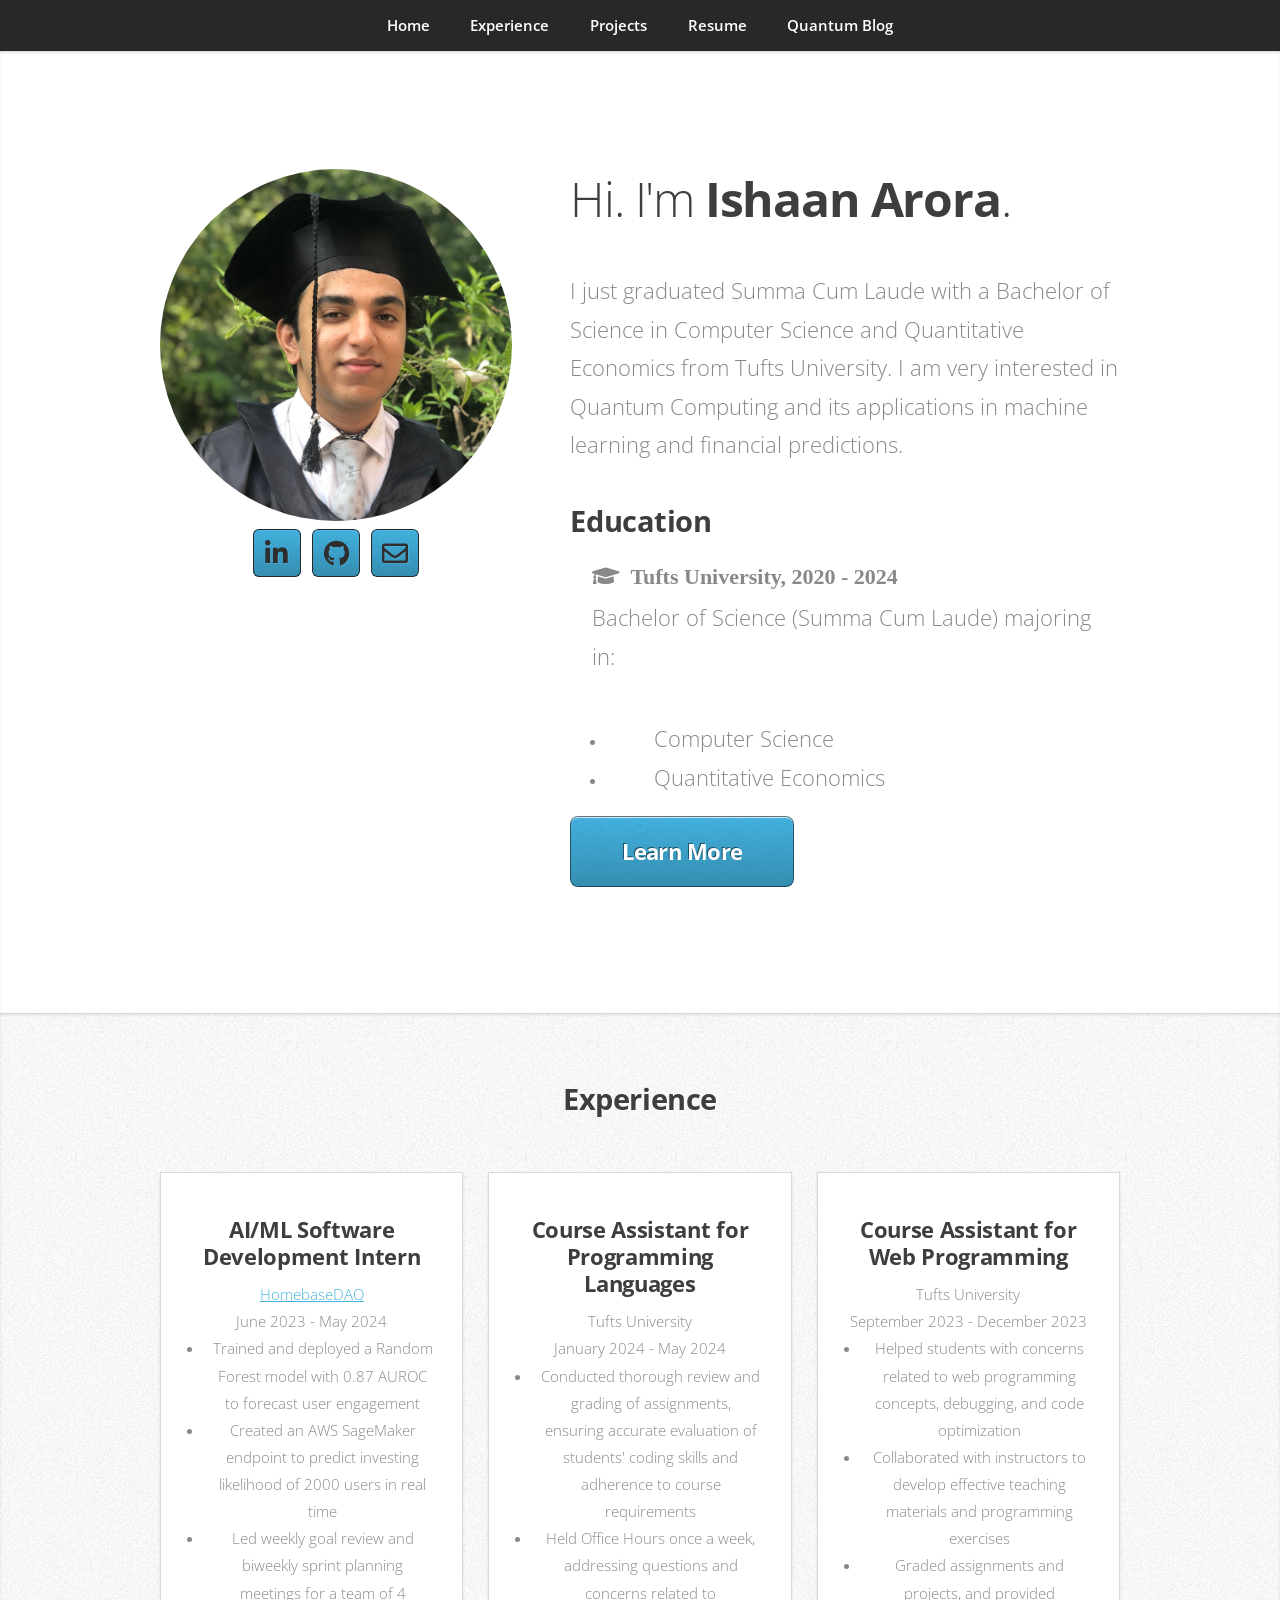
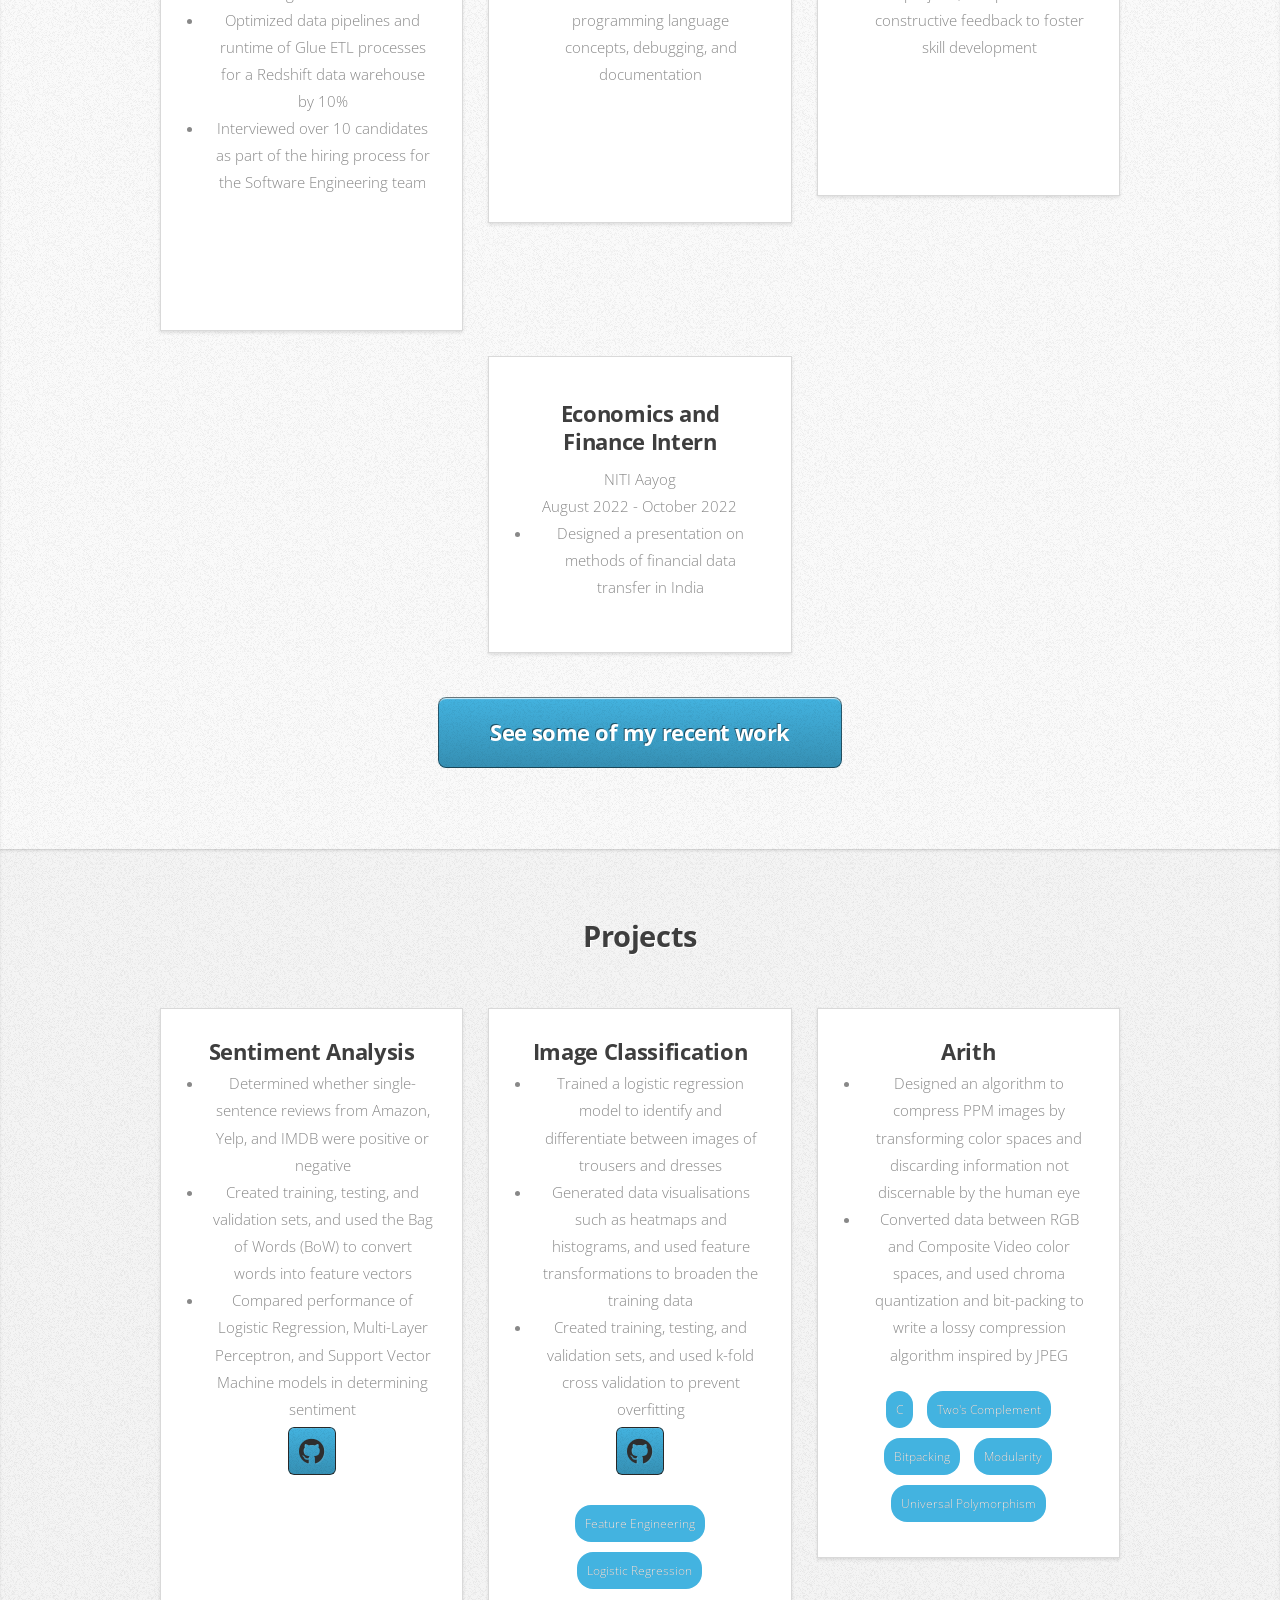
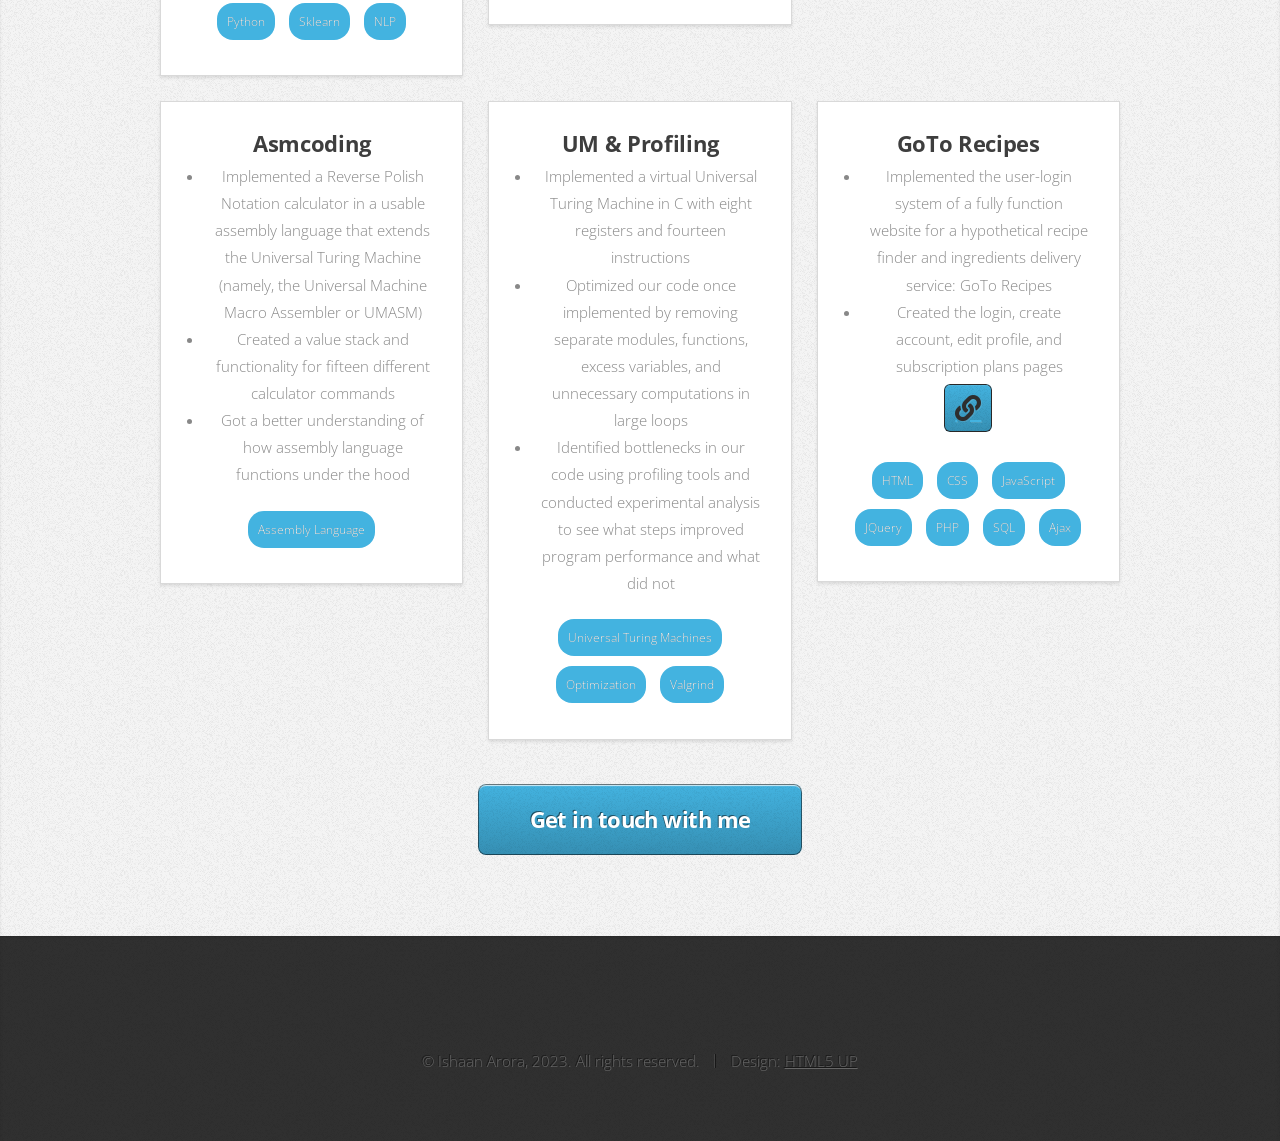
==== commit ed5c123f: "Update index.html" ====
--- a/index.html
+++ b/index.html
@@ -17,6 +17,7 @@
 					<li><a href="#work">Experience</a></li>
 					<li><a href="#Projects">Projects</a></li>
 					<li><a href="files/Ishaan Arora SWE Resume.pdf" target="_blank">Resume</a></li>
+					<li><a href="https://quantumhorizonsblog.wordpress.com" target="_blank">Quantum Blog</a></li>
 				</ul>
 			</nav>
 
@@ -39,15 +40,18 @@
 							<header>
 								<h1>Hi. I'm <strong>Ishaan Arora</strong>.</h1>
 							</header>
-							<p>I am a rising senior double majoring in Computer Science and Quantitative Economics at Tufts University. I am very interested in the applications of deep learning in financial modelling. </p>							
+							<p>I just graduated Summa Cum Laude with a Bachelor of Science in Computer Science and Quantitative Economics from Tufts University. I am very interested in Quantum Computing and its applications in machine learning and financial predictions. </p>							
 
 							<h2>Education</h2>
 							<ul class="educ">
 								<li class="educ1">
 									<p class="fas fa-graduation-cap">Tufts University, 2020 - 2024</p>
 									<div class="educ-description">
-										<p class="course">B.S. in Computer Science</p>
-										<p class="course">B.S. in Quantitative Economics</p>
+										<p>Bachelor of Science (Summa Cum Laude) majoring in:</p>
+											<ul>
+												<li> <p class="course"> Computer Science </p> </li>
+												<li> <p class="course"> Quantitative Economics </p> </li>
+											</ul>
 									</div>
 								</li>
 							</ul>
@@ -69,12 +73,13 @@
 							<section class="box style1">
 								<h3>AI/ML Software Development Intern</h3>
 								<a href="https://www.homebasedao.io/"><p class="workplace">HomebaseDAO</p> </a>
-								<p class="timing">June 2023 - Present</p>
-								<ul class="workdone">
-									<li> Conducted exploratory data analysis and trained predictive ML models to forecast user engagement </li>
-									<li> Deployed a Random Forest model to AWS SageMaker for real-time predictions of investing likelihood </li>
-									<li> Led weekly goal review and sprint planning meetings, contributing to an agile development environment </li>
-									<li> Created and maintained a data warehouse and data pipelines, making for a more robust infrastructure </li>
+								<p class="timing">June 2023 - May 2024</p>
+								<ul class="workdone">
+									<li> Trained and deployed a Random Forest model with 0.87 AUROC to forecast user engagement </li>
+									<li> Created an AWS SageMaker endpoint to predict investing likelihood of 2000 users in real time </li>
+									<li> Led weekly goal review and biweekly sprint planning meetings for a team of 4 </li>
+									<li> Optimized data pipelines and runtime of Glue ETL processes for a Redshift data warehouse by 10% </li>
+									<li> Interviewed over 10 candidates as part of the hiring process for the Software Engineering team </li>
 								</ul>
 								<p>&nbsp</p>
 								<p>&nbsp</p>
@@ -84,10 +89,10 @@
 							<section class="box style1">
 								<h3>Course Assistant for Programming Languages</h3>
 								<p class="workplace">Tufts University</p>
-								<p class="timing">January 2024 - Present</p>
-								<ul class="workdone">
-									<li> - Conducted thorough review and grading of assignments, ensuring accurate evaluation of students' coding skills and adherence to course requirements</li>
-									<li> - Held Office Hours once a week, addressing questions and concerns related to programming language concepts, debugging, and documentation </li>
+								<p class="timing">January 2024 - May 2024</p>
+								<ul class="workdone">
+									<li> Conducted thorough review and grading of assignments, ensuring accurate evaluation of students' coding skills and adherence to course requirements</li>
+									<li> Held Office Hours once a week, addressing questions and concerns related to programming language concepts, debugging, and documentation </li>
 								</ul>
 								<p>&nbsp</p>
 								<p>&nbsp</p>
@@ -111,7 +116,7 @@
 							<section class="box style1">
 								<h3>Economics and Finance Intern</h3>
 								<p class="workplace">NITI Aayog</p>
-								<p class="timing">August - October 2022</p>
+								<p class="timing">August 2022 - October 2022</p>
 								<ul class="workdone">
 									<li>Designed a presentation on methods of financial data transfer in India</li>
 								</ul>
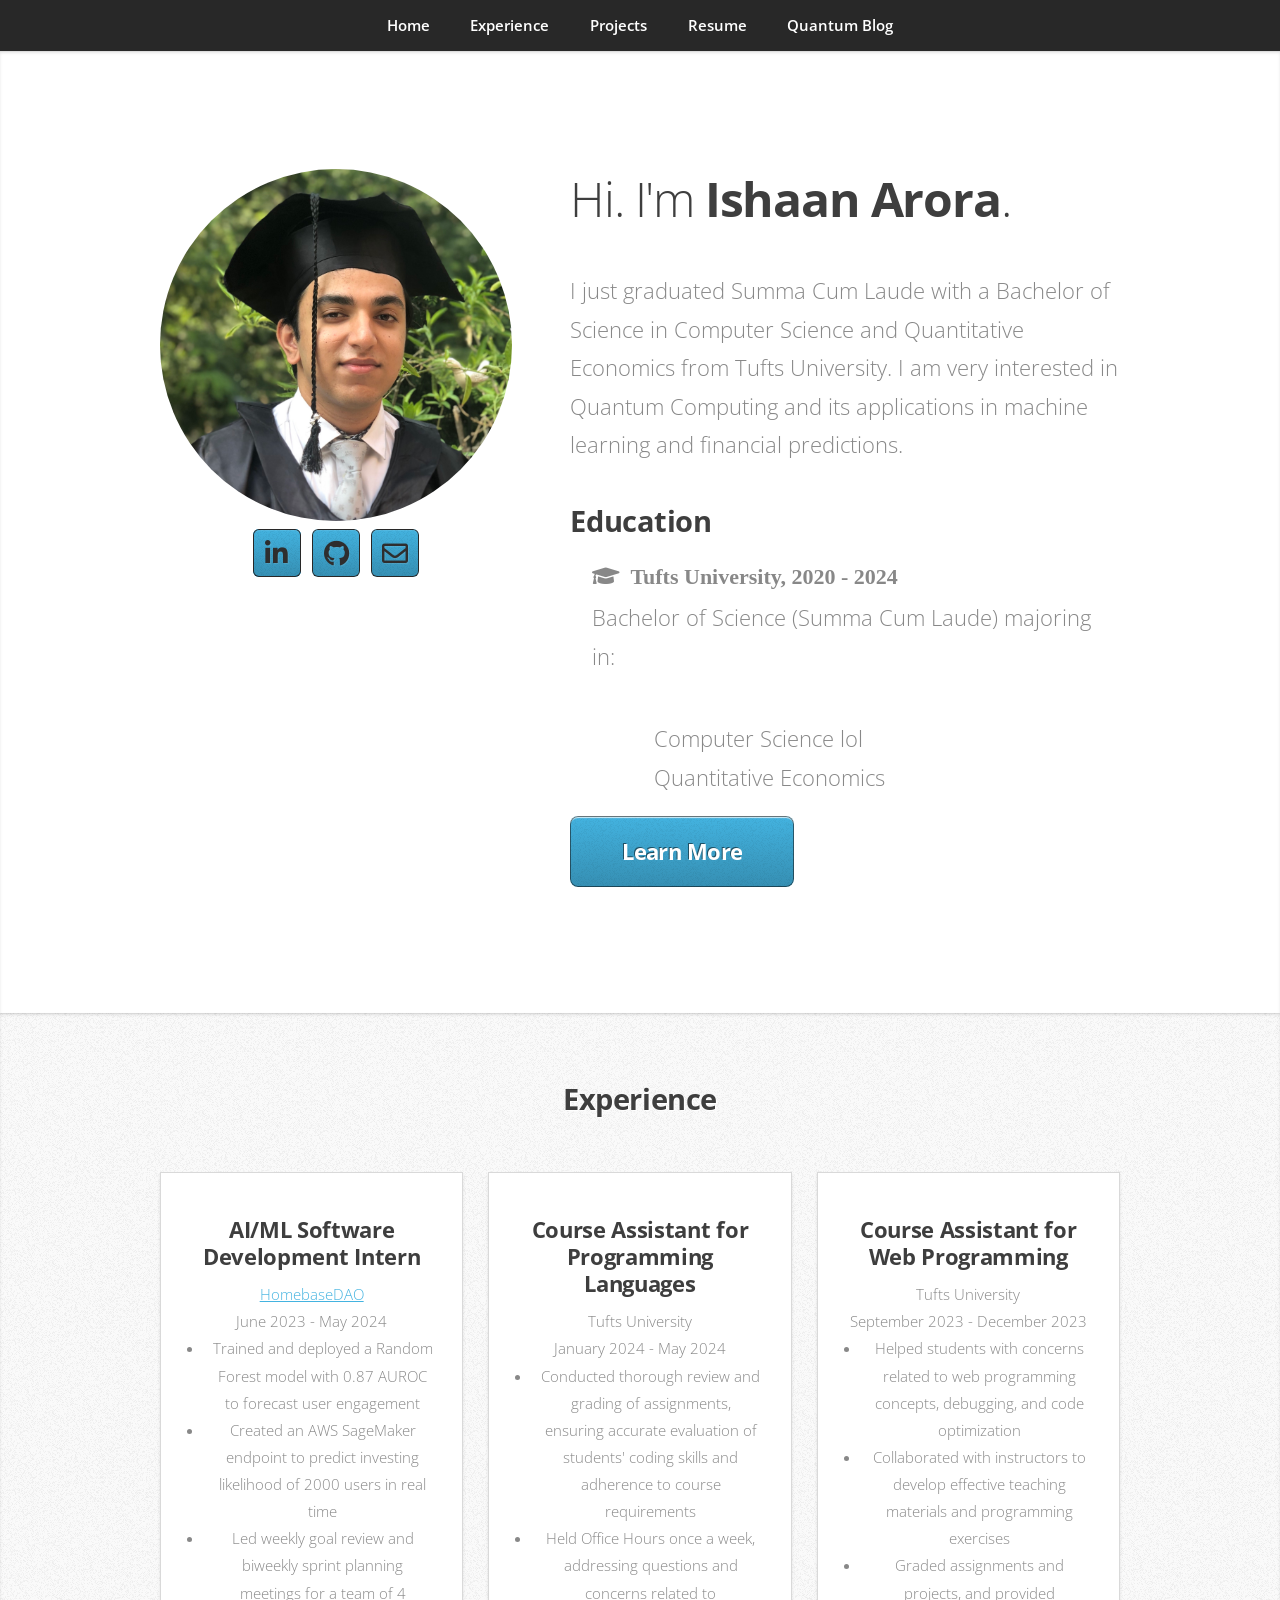
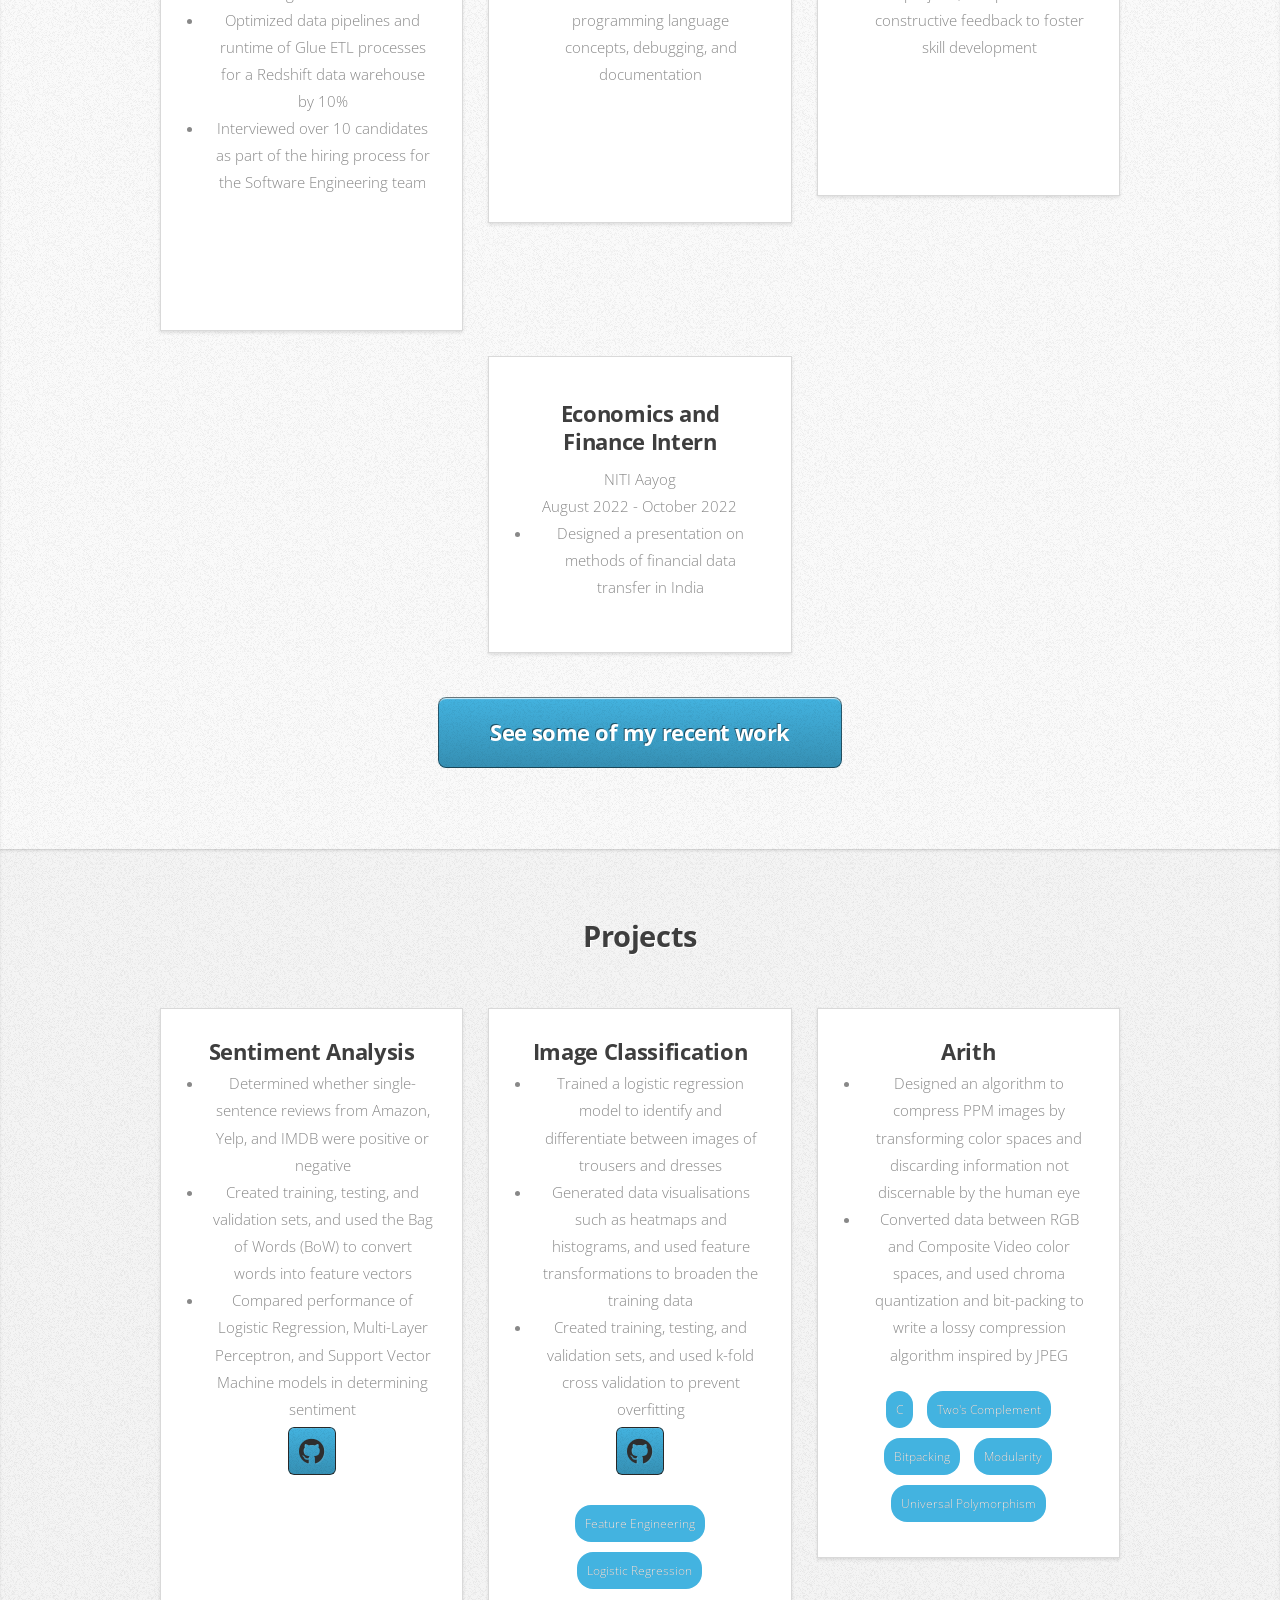
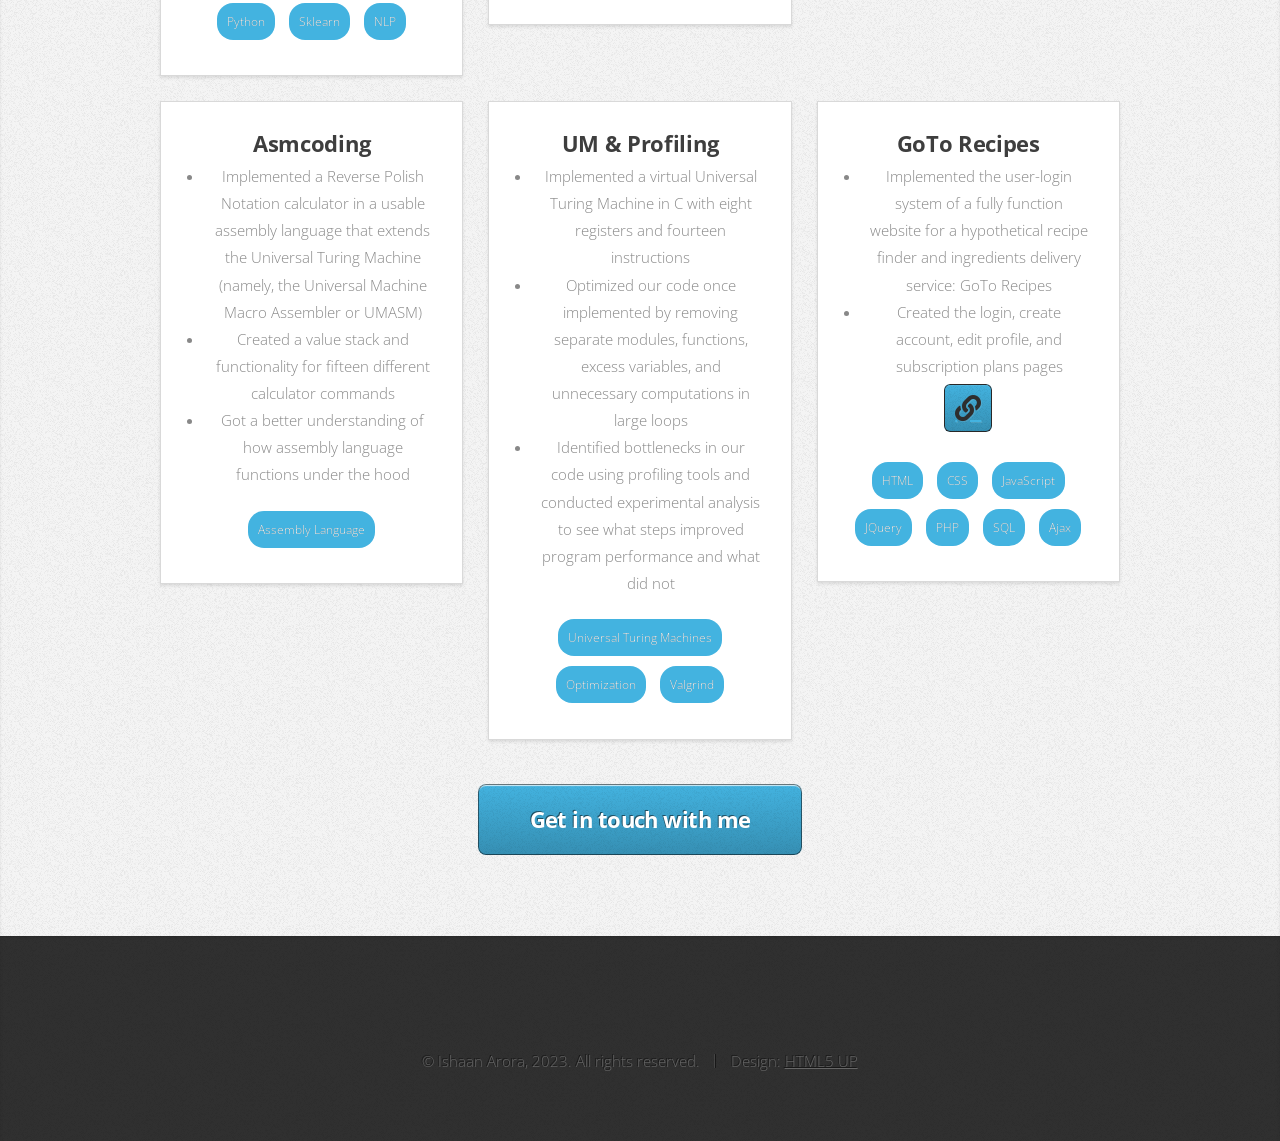
==== commit 74f4d5d1: "Update index.html" ====
--- a/index.html
+++ b/index.html
@@ -48,9 +48,9 @@
 									<p class="fas fa-graduation-cap">Tufts University, 2020 - 2024</p>
 									<div class="educ-description">
 										<p>Bachelor of Science (Summa Cum Laude) majoring in:</p>
-											<ul>
-												<li> <p class="course"> Computer Science </p> </li>
-												<li> <p class="course"> Quantitative Economics </p> </li>
+											<ul class="educ">
+												<li class="educ1"> <p class="course"> Computer Science lol </p> </li>
+												<li class="educ1"> <p class="course"> Quantitative Economics </p> </li>
 											</ul>
 									</div>
 								</li>
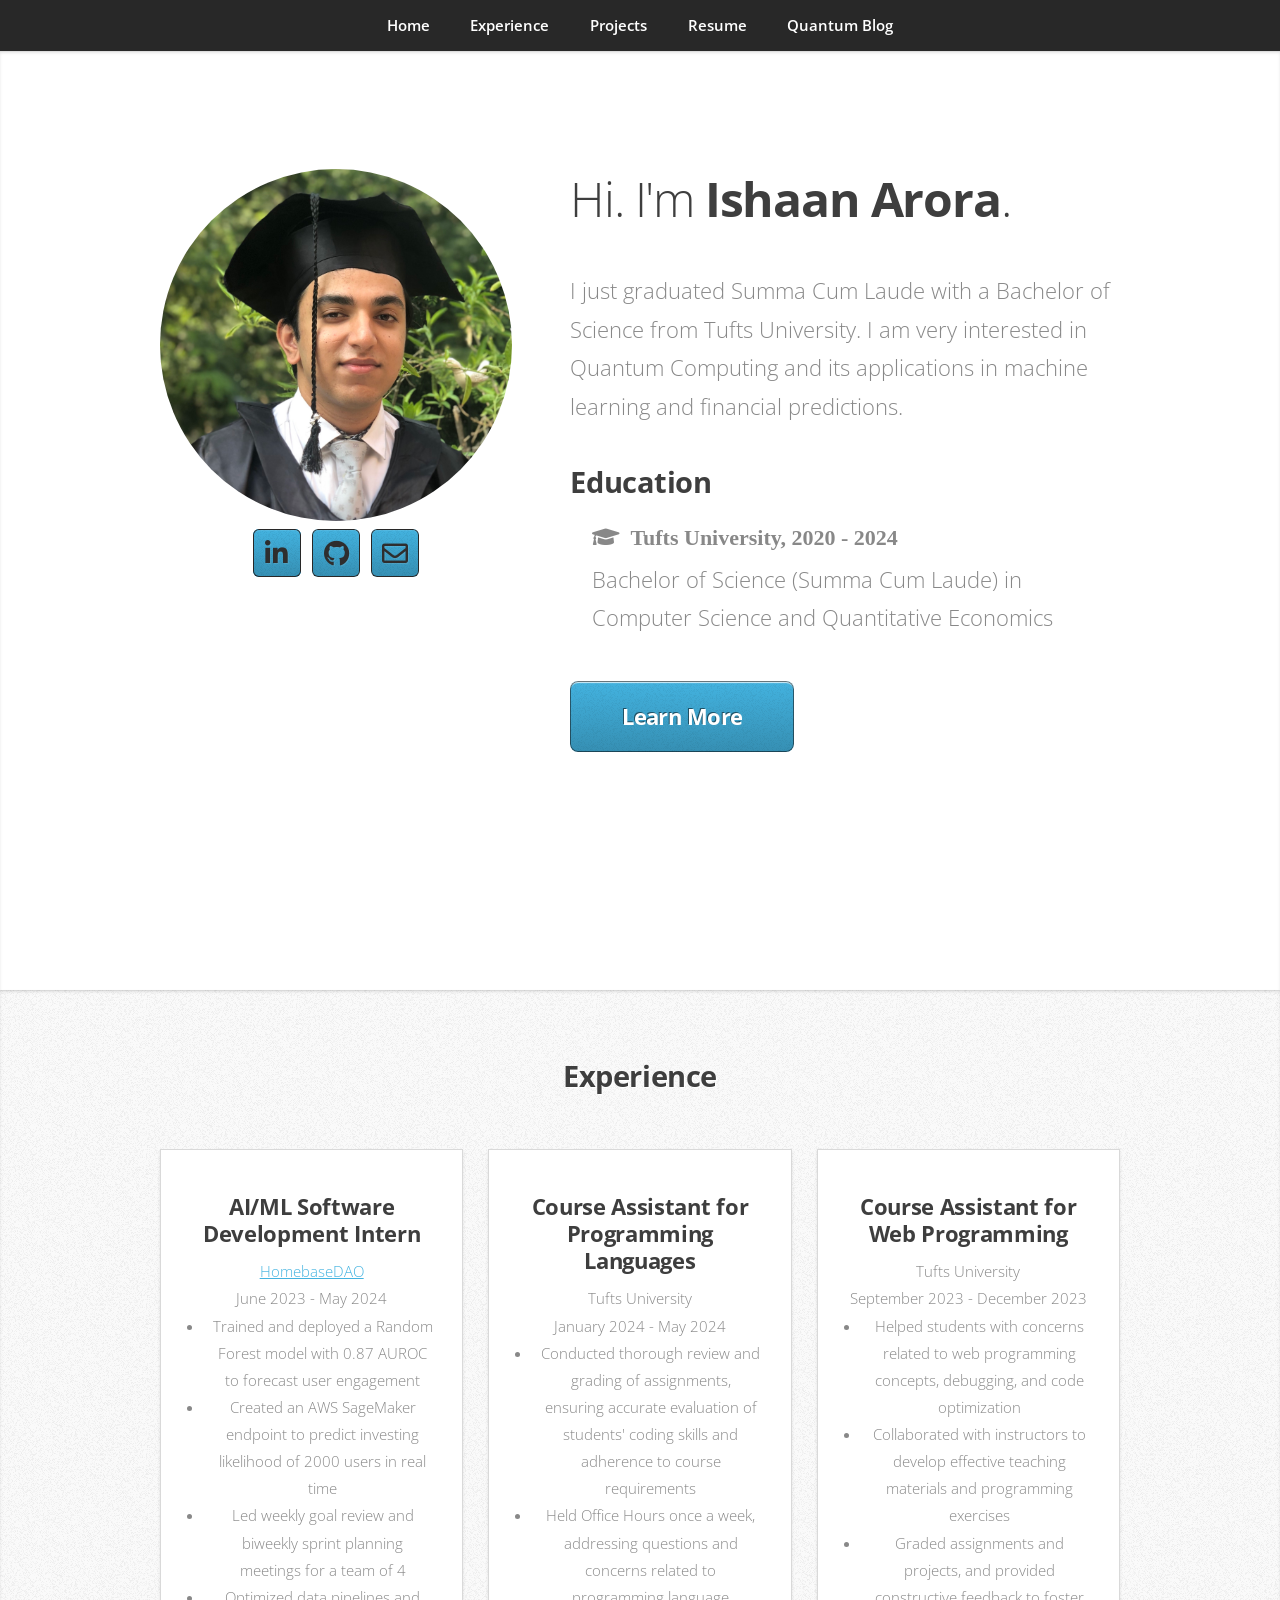
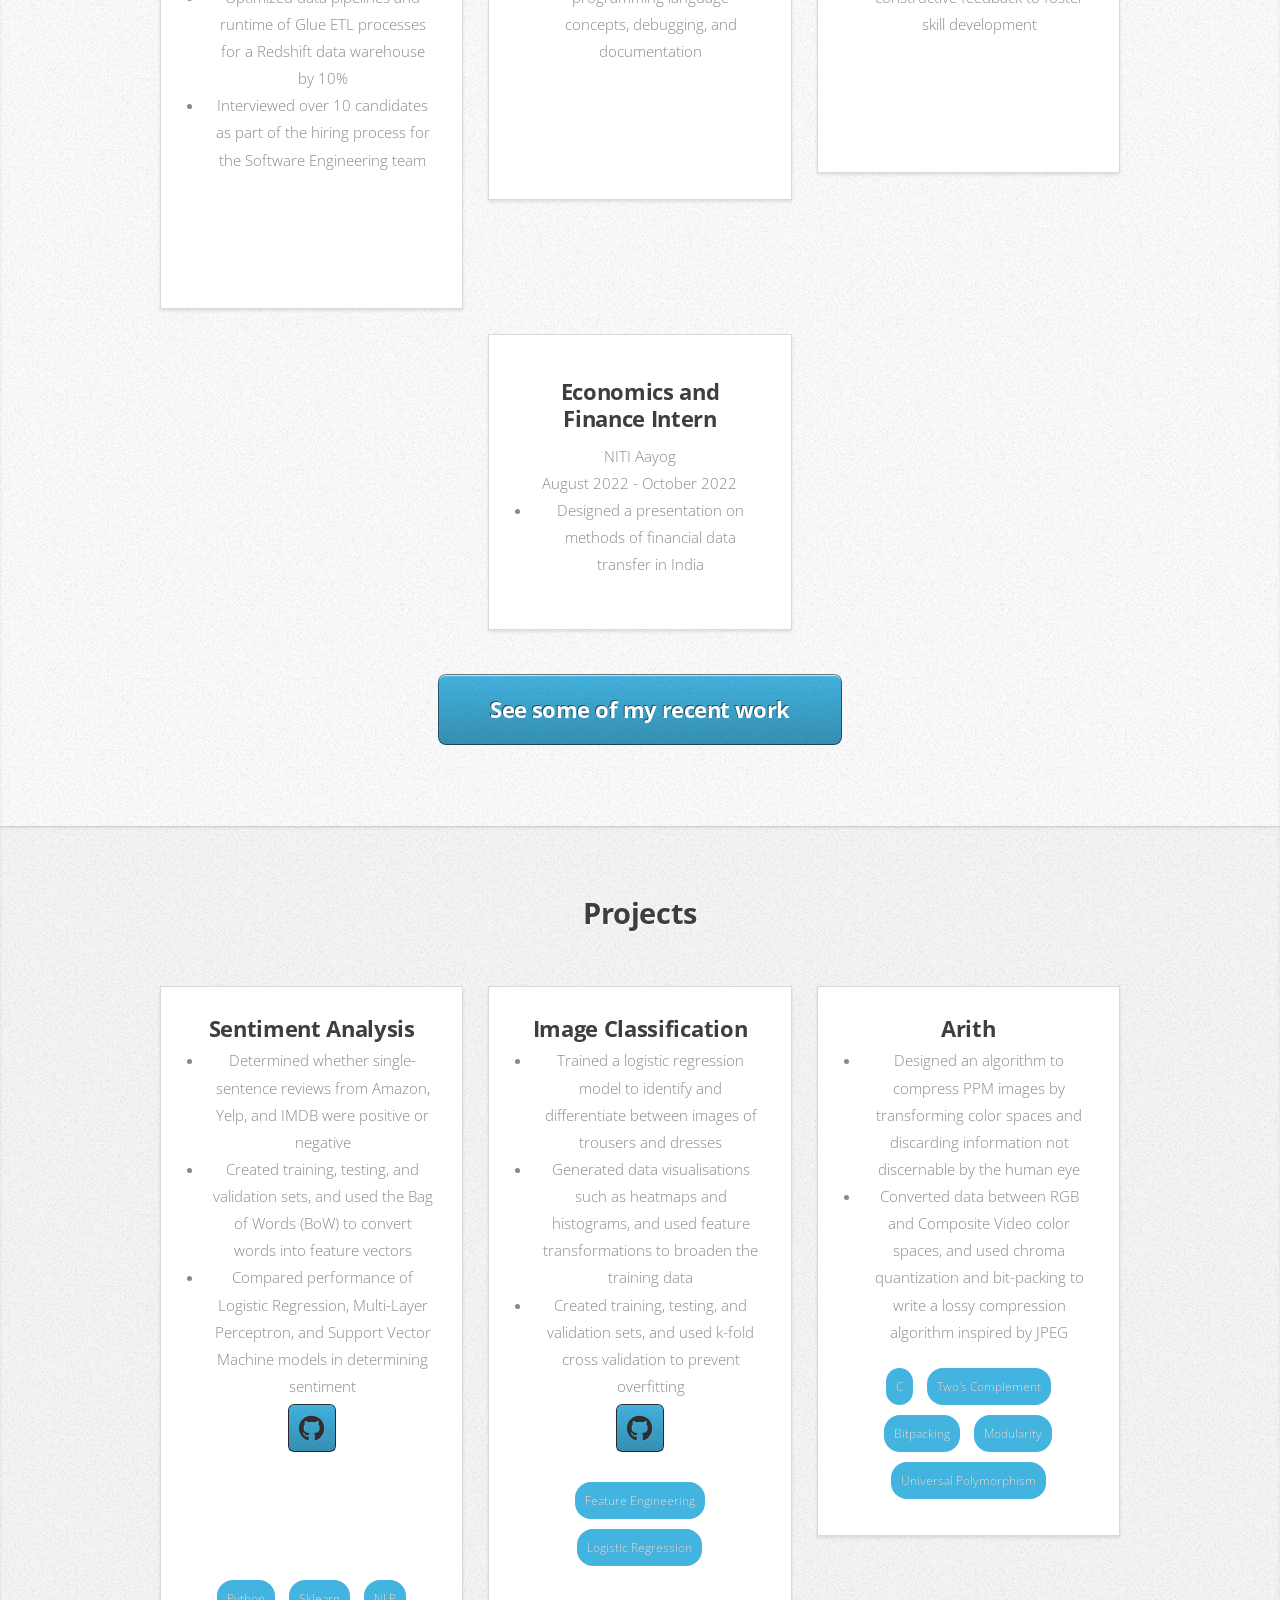
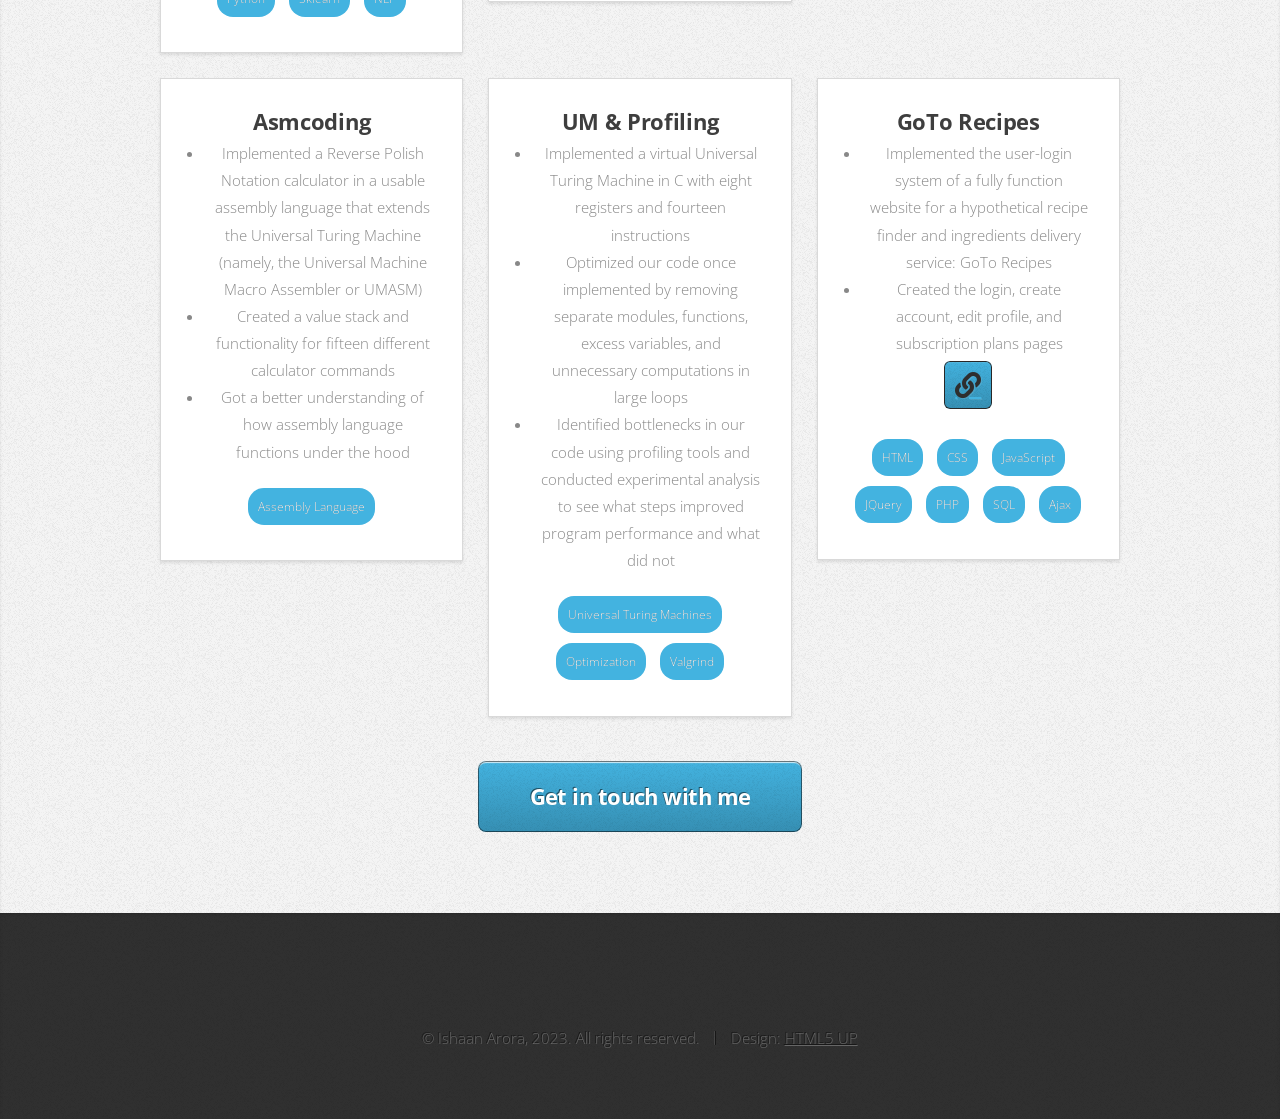
==== commit f66ace36: "Update index.html" ====
--- a/index.html
+++ b/index.html
@@ -40,18 +40,14 @@
 							<header>
 								<h1>Hi. I'm <strong>Ishaan Arora</strong>.</h1>
 							</header>
-							<p>I just graduated Summa Cum Laude with a Bachelor of Science in Computer Science and Quantitative Economics from Tufts University. I am very interested in Quantum Computing and its applications in machine learning and financial predictions. </p>							
+							<p>I just graduated Summa Cum Laude with a Bachelor of Science from Tufts University. I am very interested in Quantum Computing and its applications in machine learning and financial predictions. </p>							
 
 							<h2>Education</h2>
 							<ul class="educ">
 								<li class="educ1">
 									<p class="fas fa-graduation-cap">Tufts University, 2020 - 2024</p>
 									<div class="educ-description">
-										<p>Bachelor of Science (Summa Cum Laude) majoring in:</p>
-											<ul class="educ">
-												<li class="educ1"> <p class="course"> Computer Science lol </p> </li>
-												<li class="educ1"> <p class="course"> Quantitative Economics </p> </li>
-											</ul>
+										<p>Bachelor of Science (Summa Cum Laude) in Computer Science and Quantitative Economics</p>
 									</div>
 								</li>
 							</ul>
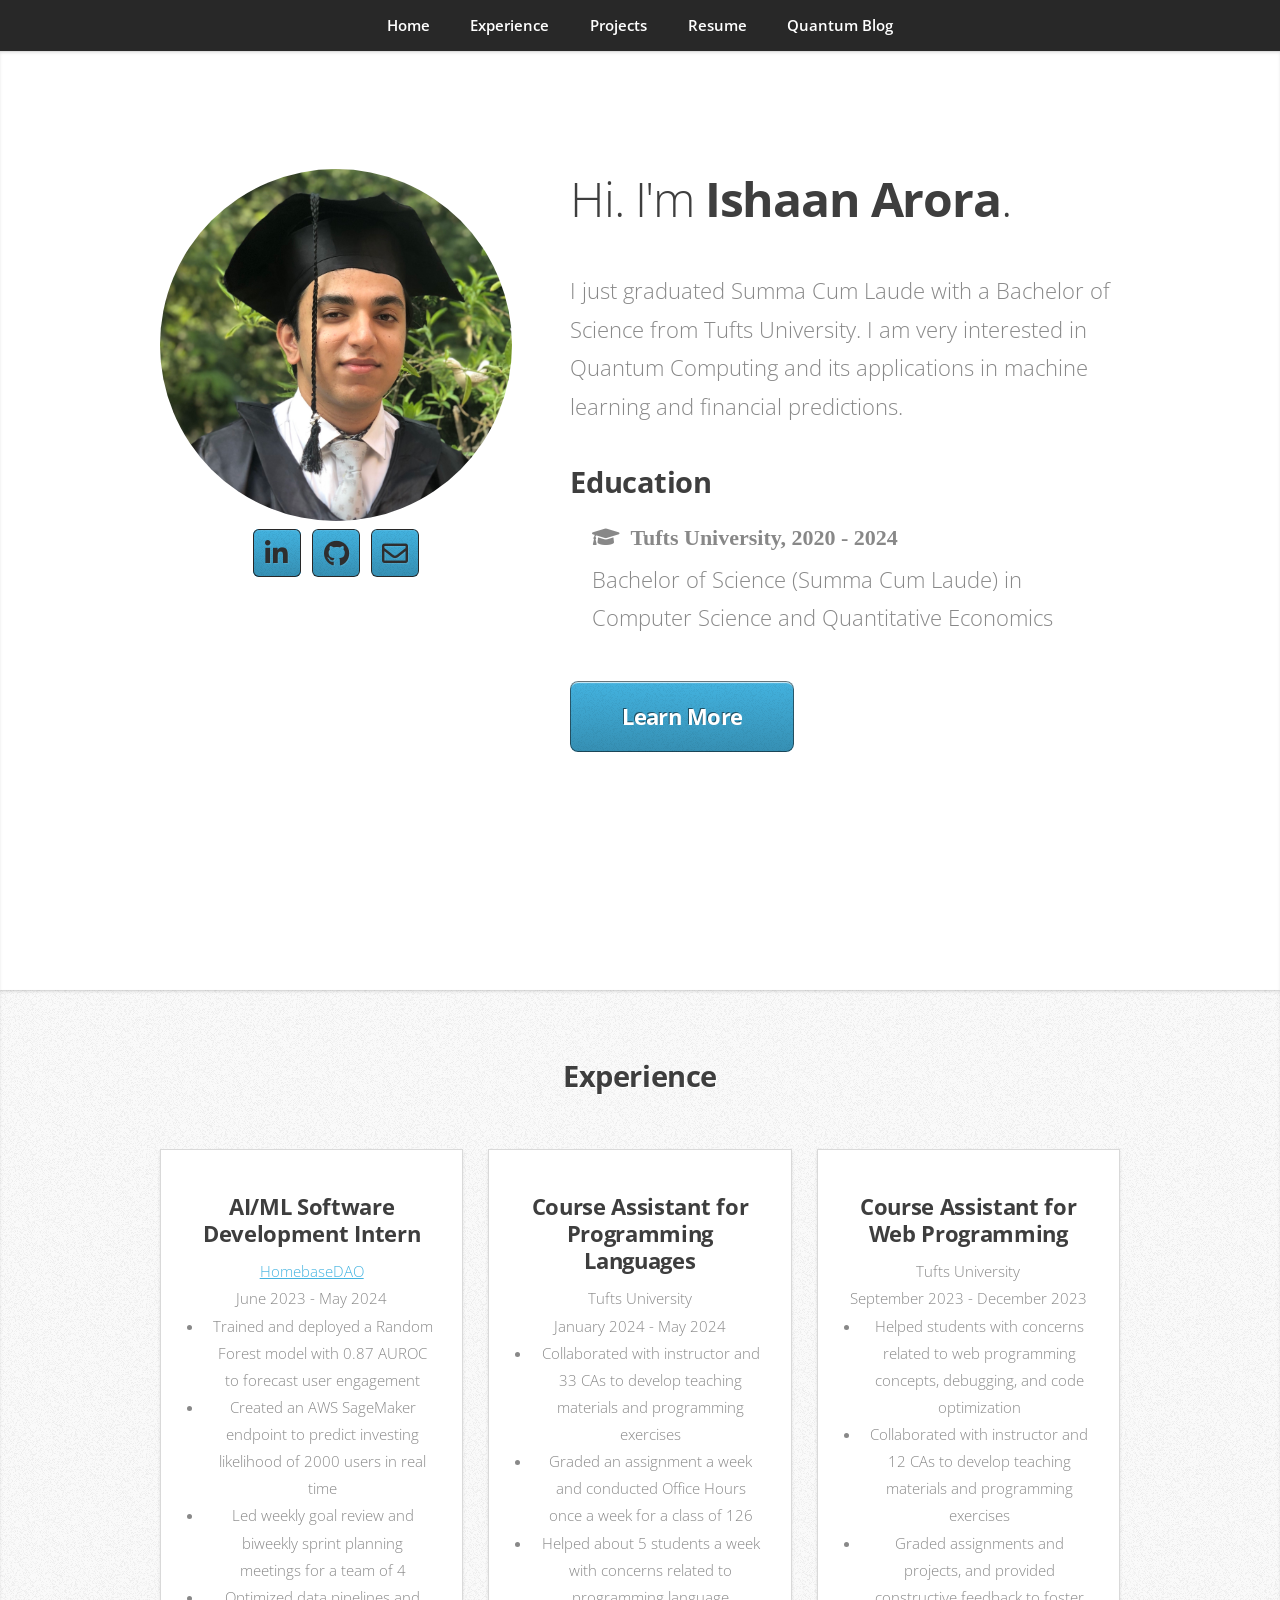
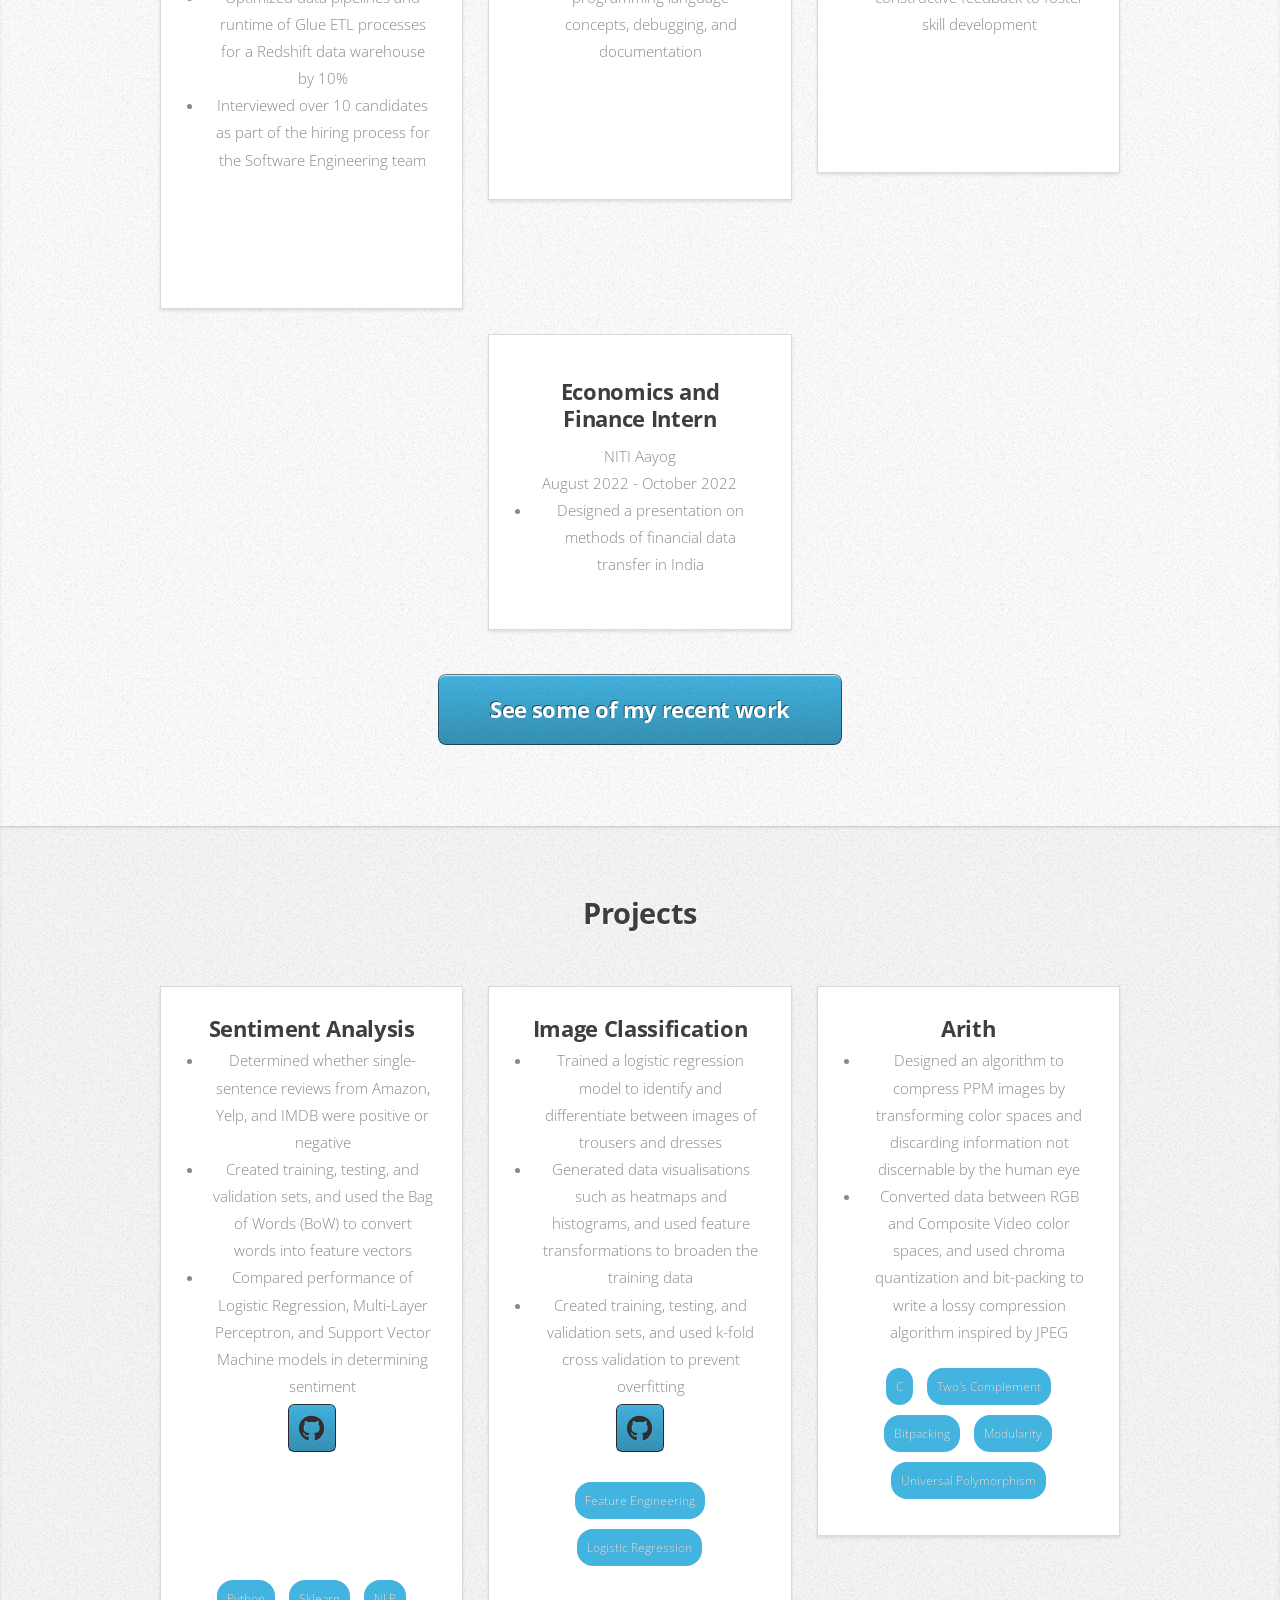
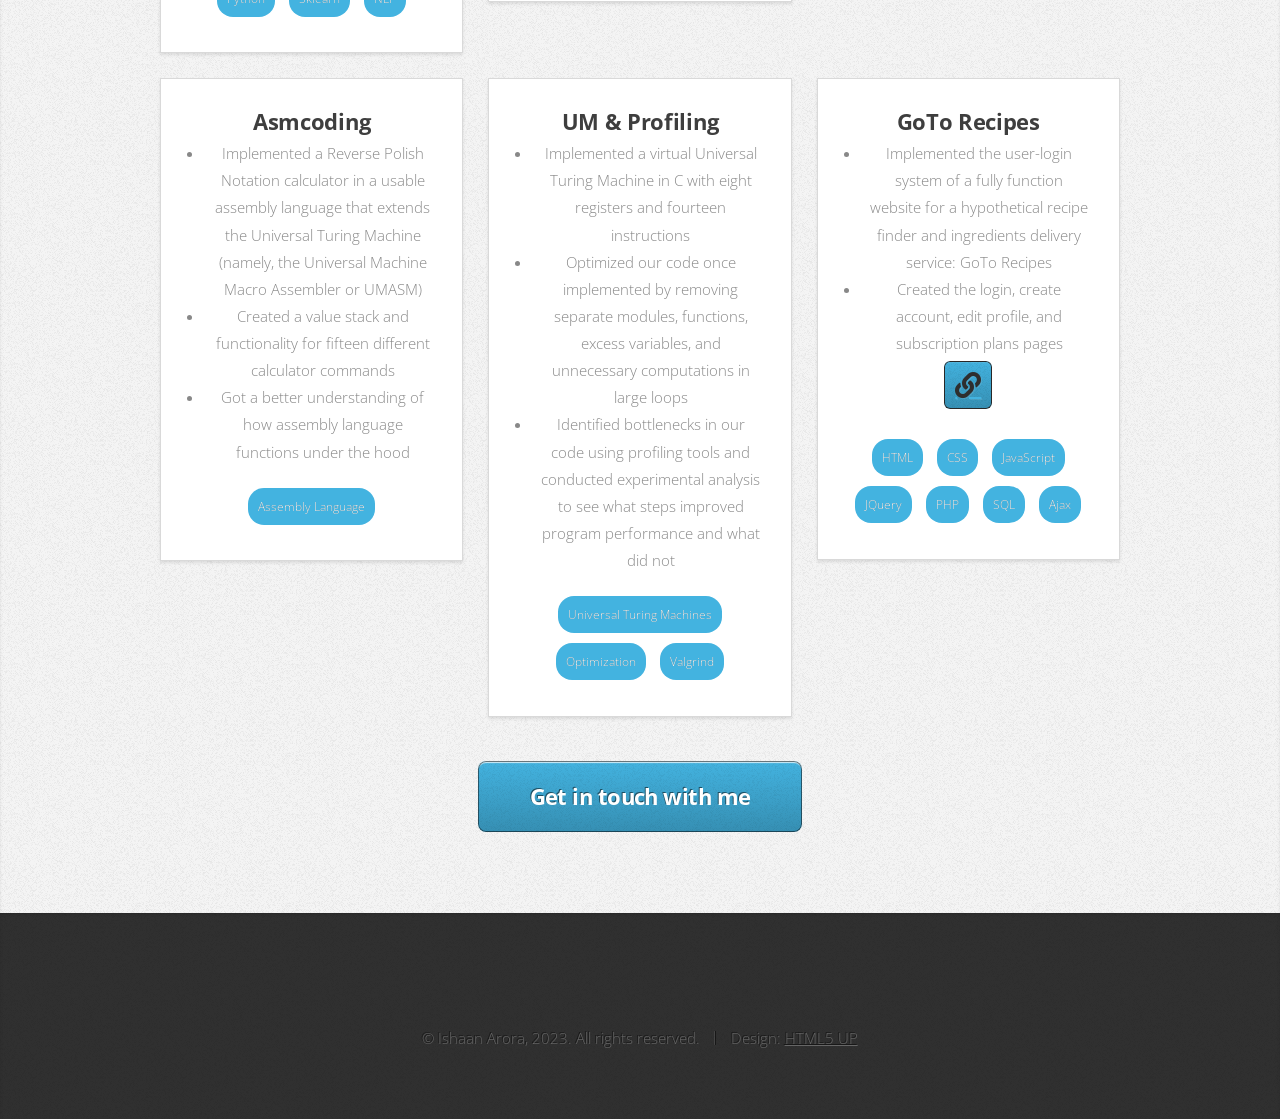
==== commit 4bdb5b97: "Update index.html" ====
--- a/index.html
+++ b/index.html
@@ -87,8 +87,9 @@
 								<p class="workplace">Tufts University</p>
 								<p class="timing">January 2024 - May 2024</p>
 								<ul class="workdone">
-									<li> Conducted thorough review and grading of assignments, ensuring accurate evaluation of students' coding skills and adherence to course requirements</li>
-									<li> Held Office Hours once a week, addressing questions and concerns related to programming language concepts, debugging, and documentation </li>
+									<li> Collaborated with instructor and 33 CAs to develop teaching materials and programming exercises </li>
+									<li> Graded an assignment a week and conducted Office Hours once a week for a class of 126 </li>
+									<li> Helped about 5 students a week with concerns related to programming language concepts, debugging, and documentation </li>
 								</ul>
 								<p>&nbsp</p>
 								<p>&nbsp</p>
@@ -101,7 +102,7 @@
 								<p class="timing">September 2023 - December 2023</p>
 								<ul class="workdone">
 									<li> Helped students with concerns related to web programming concepts, debugging, and code optimization </li>
-									<li> Collaborated with instructors to develop effective teaching materials and programming exercises </li>
+									<li> Collaborated with instructor and 12 CAs to develop teaching materials and programming exercises </li>
 									<li> Graded assignments and projects, and provided constructive feedback to foster skill development </li>
 								</ul>
 								<p>&nbsp</p>
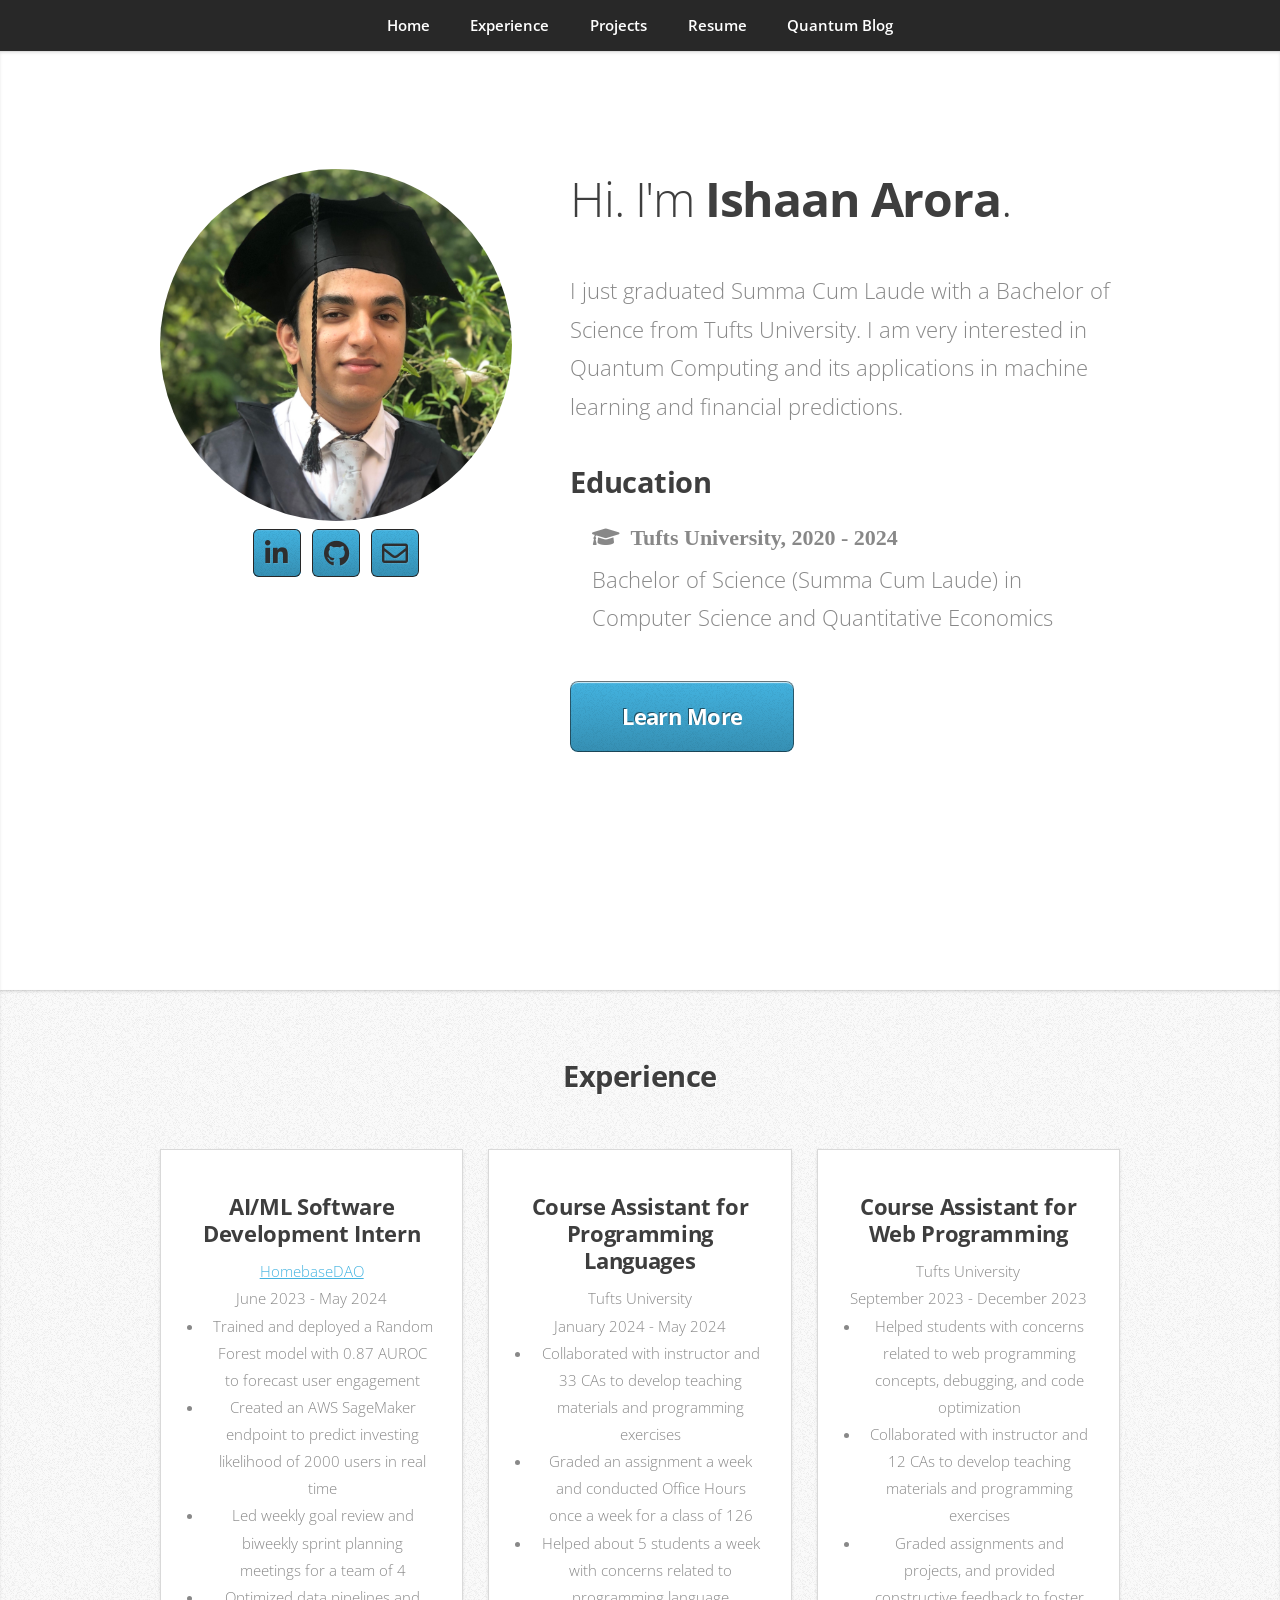
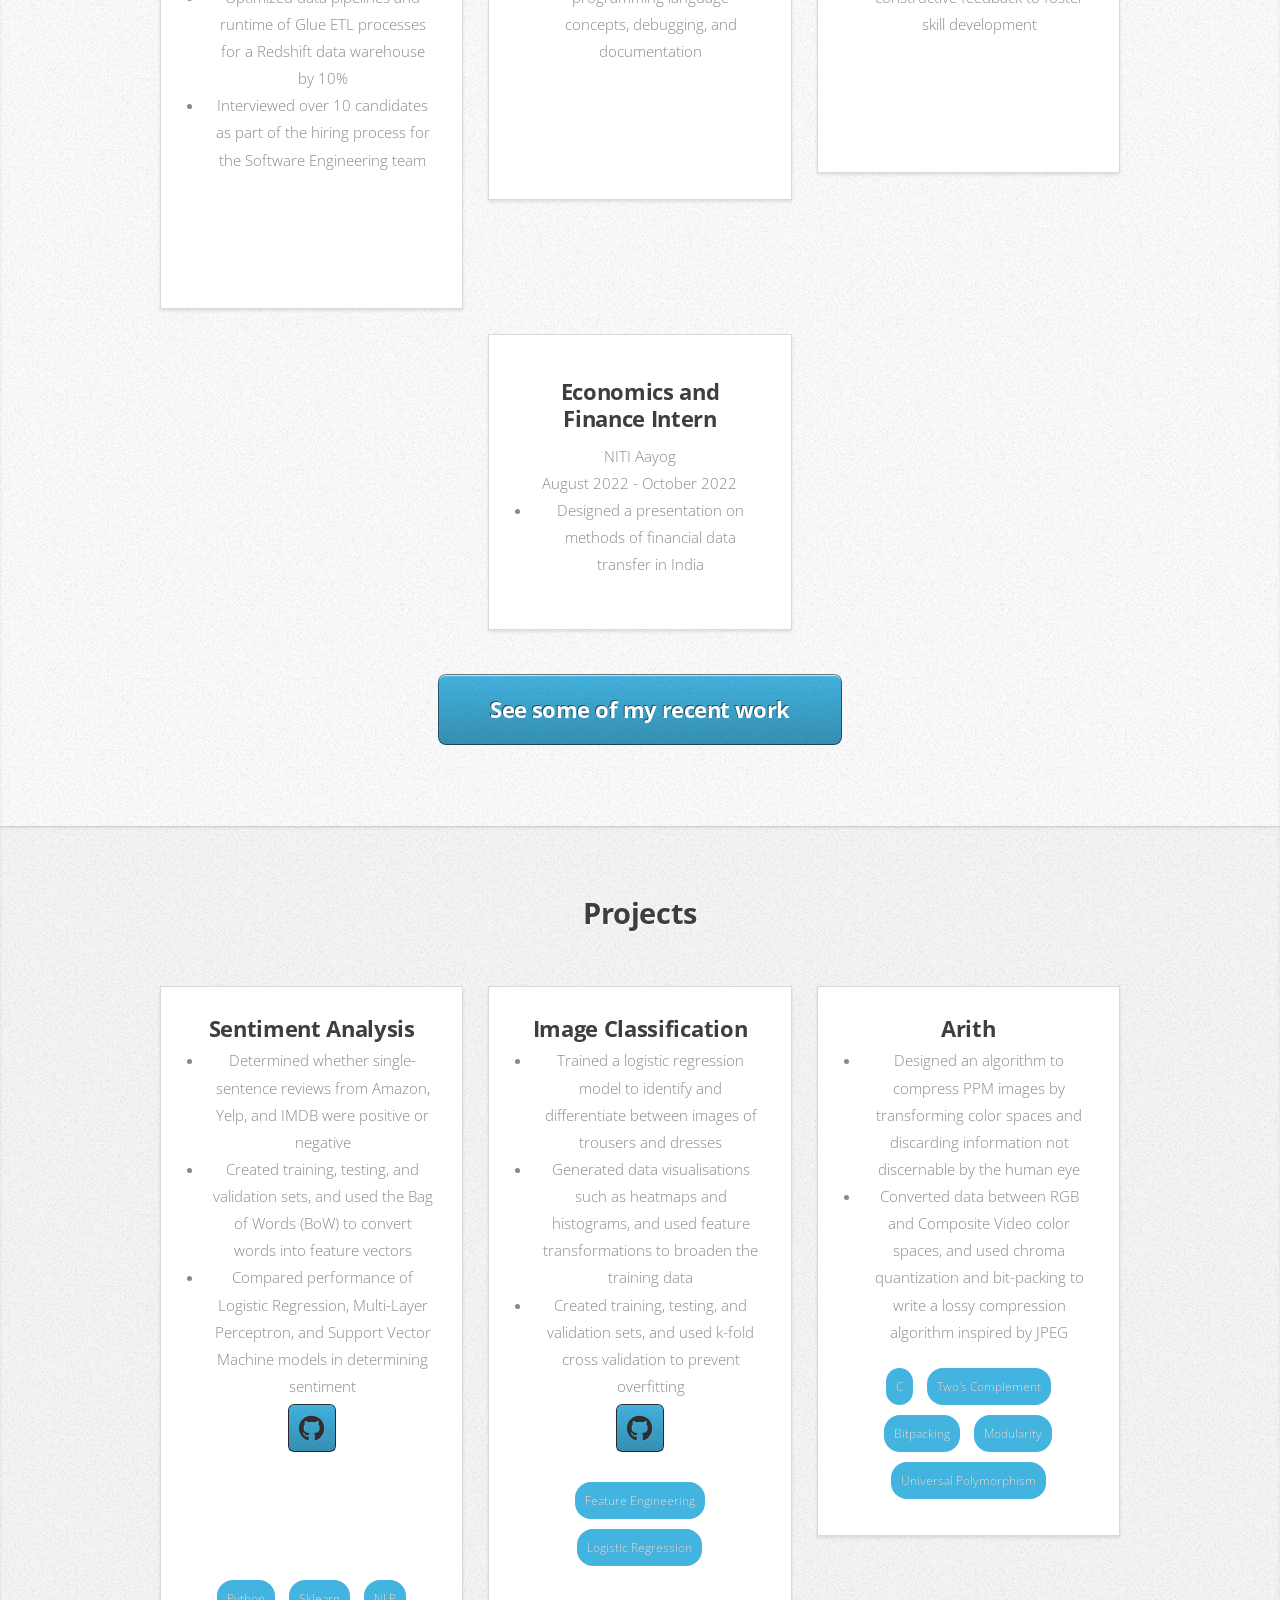
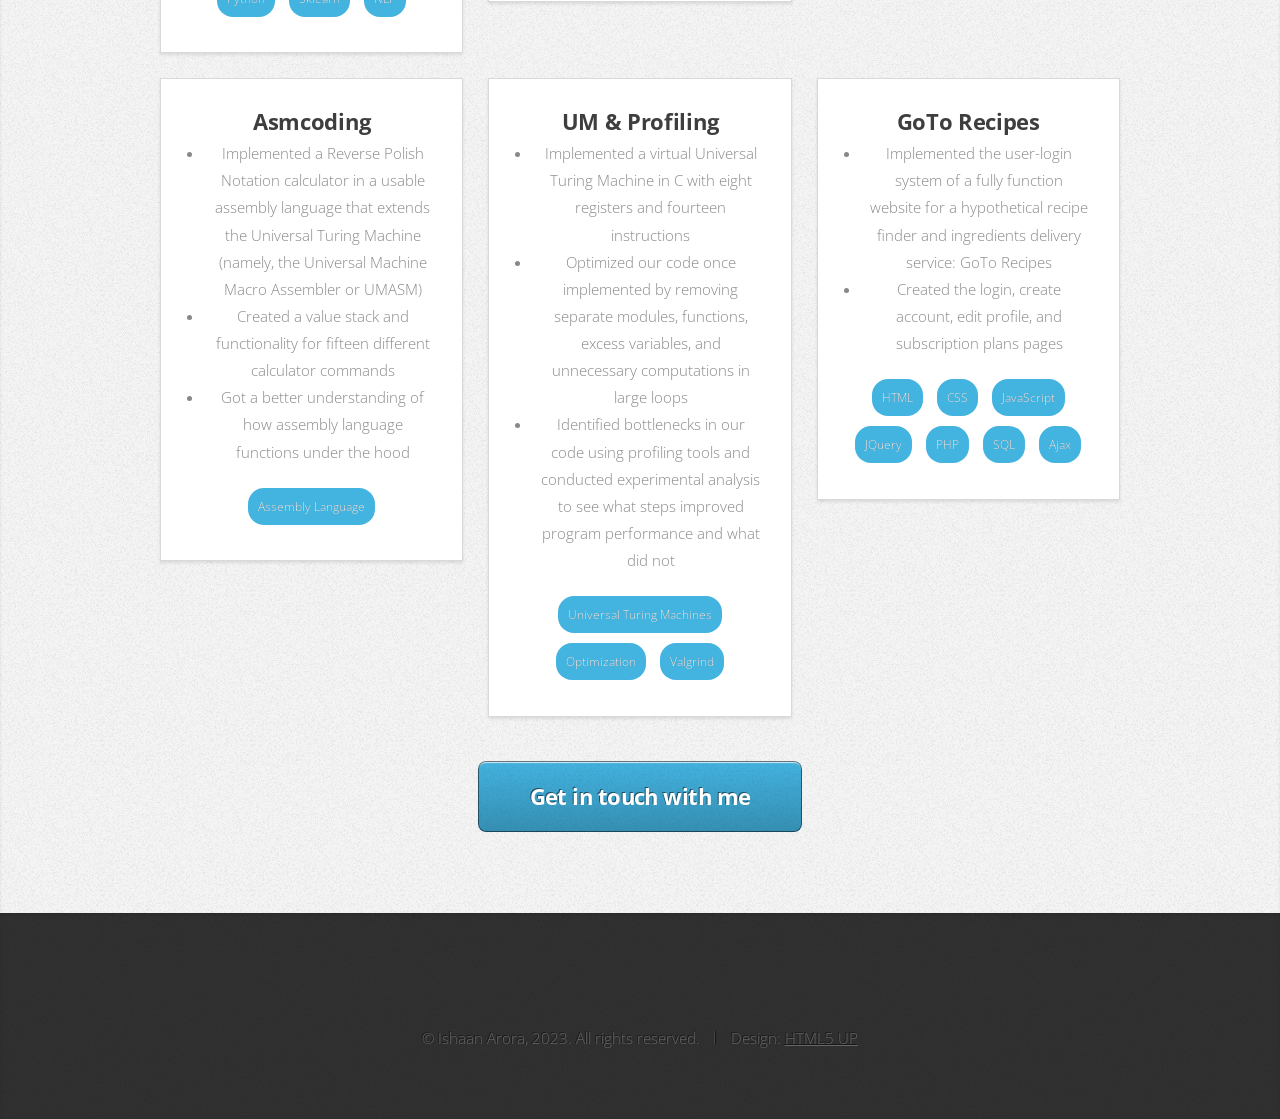
==== commit 60721d00: "Update index.html" ====
--- a/index.html
+++ b/index.html
@@ -221,9 +221,6 @@
 									<li>Implemented the user-login system of a fully function website for a hypothetical recipe finder and ingredients delivery service: GoTo Recipes</li>
 									<li>Created the login, create account, edit profile, and subscription plans pages</li>
 								</ul>
-								<ul class="social">
-									<li><a href="https://graces26.sg-host.com/final/home.php" class="fas fa-link" target="_blank"></a></li>
-								</ul>
 								<div class="box-footer">
 									<span class="skills">HTML</span>
 									<span class="skills">CSS</span>
